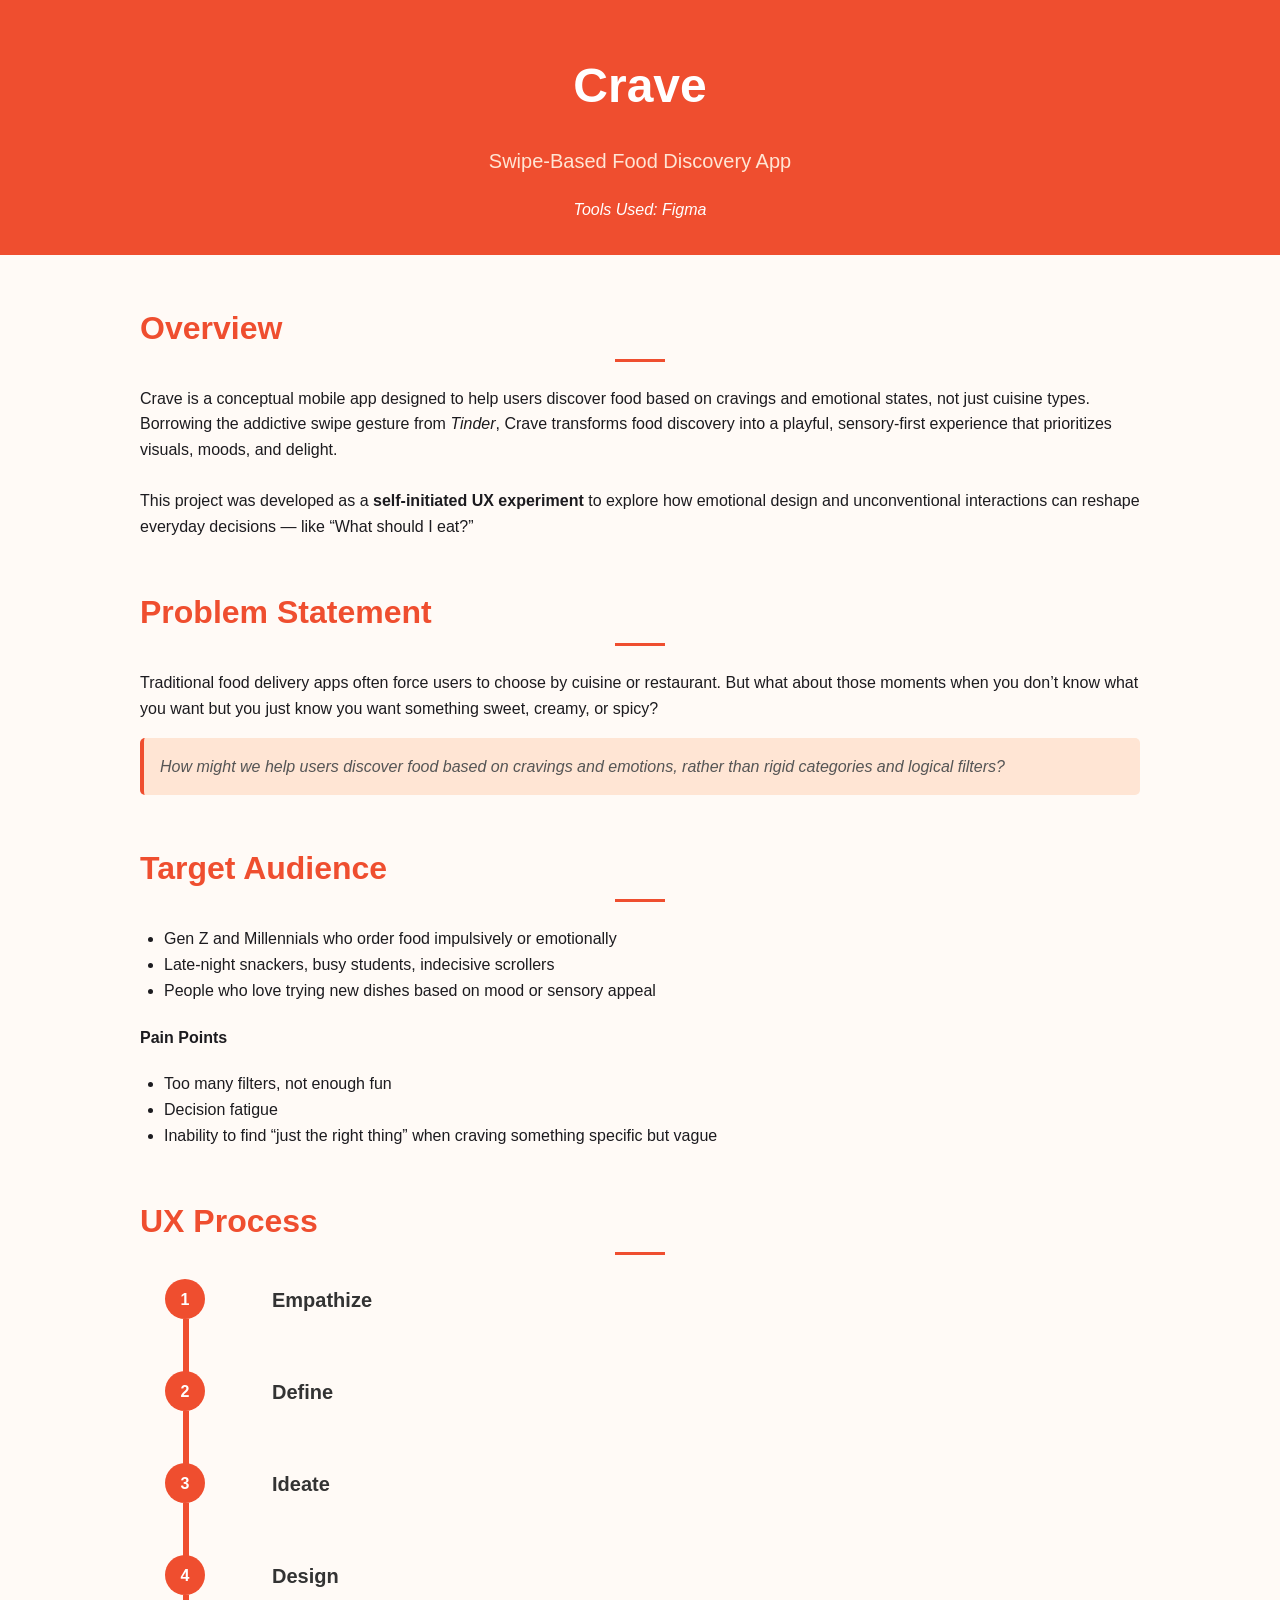
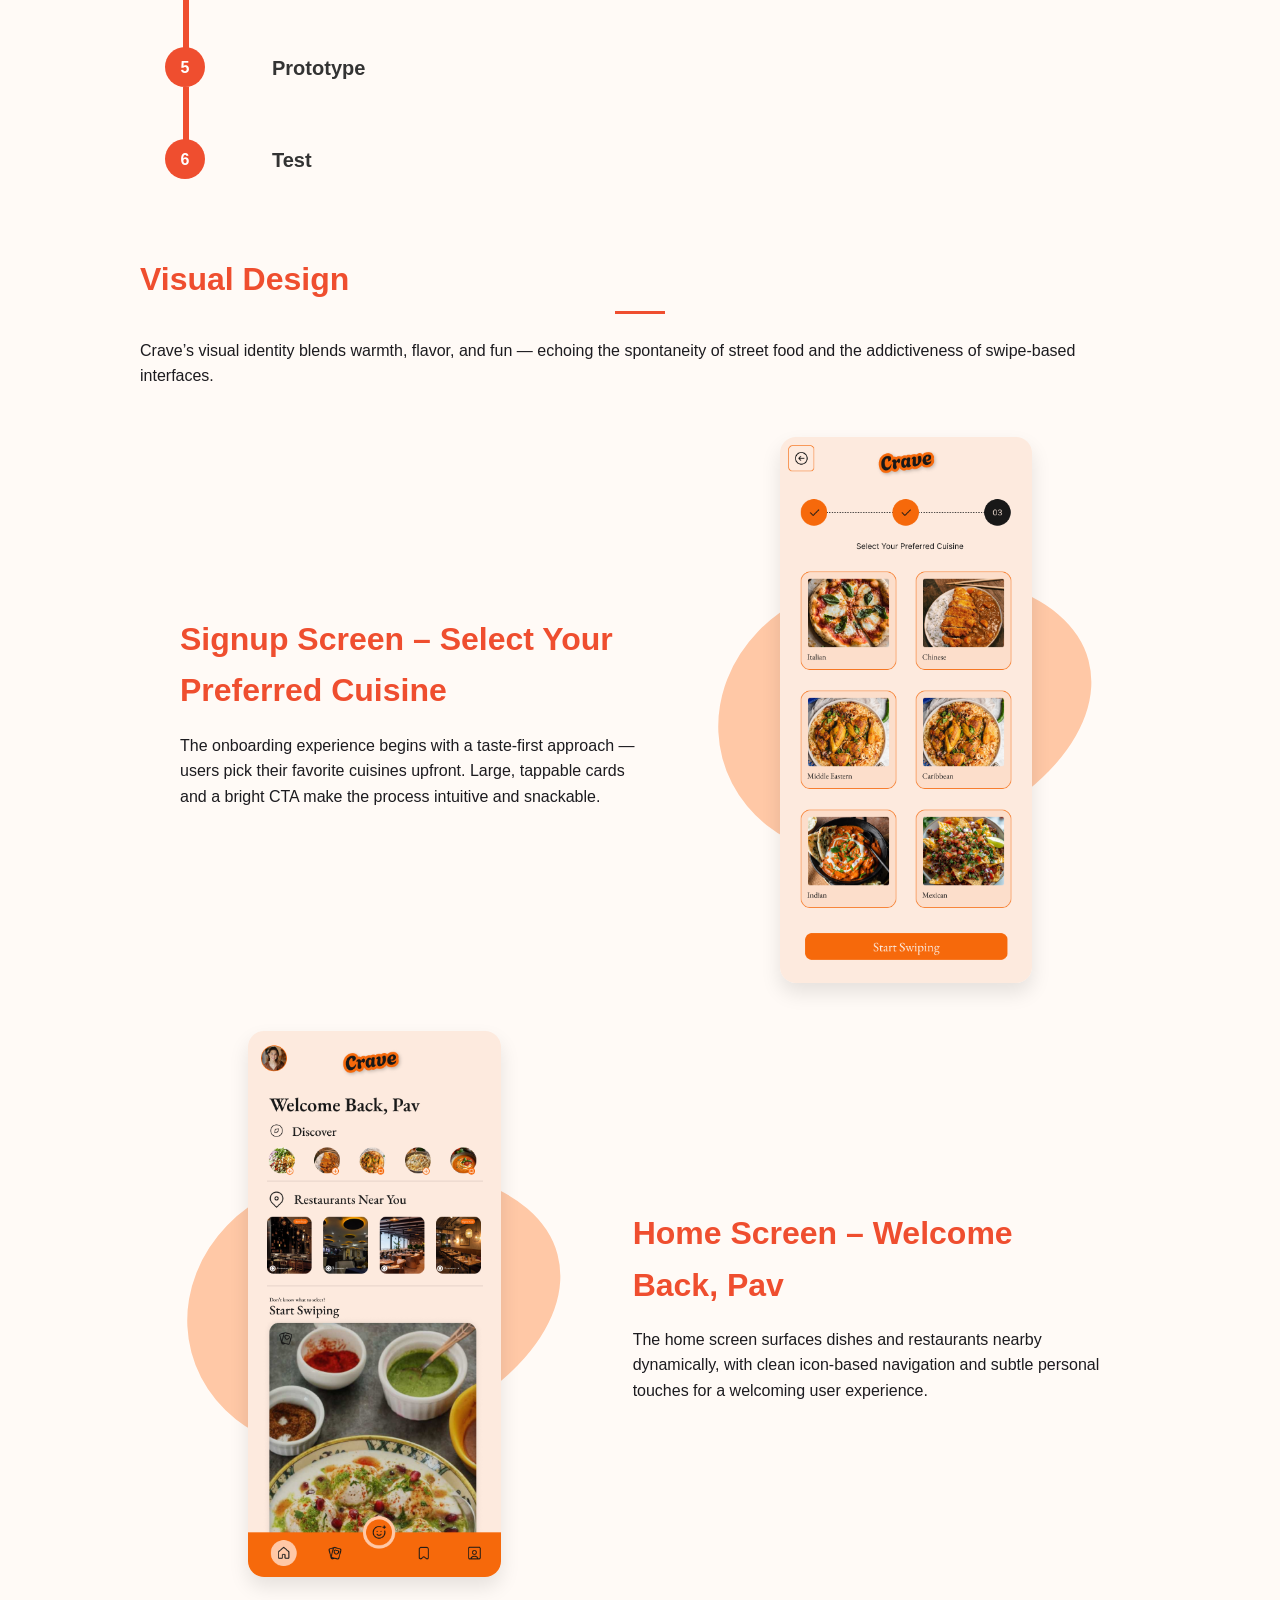
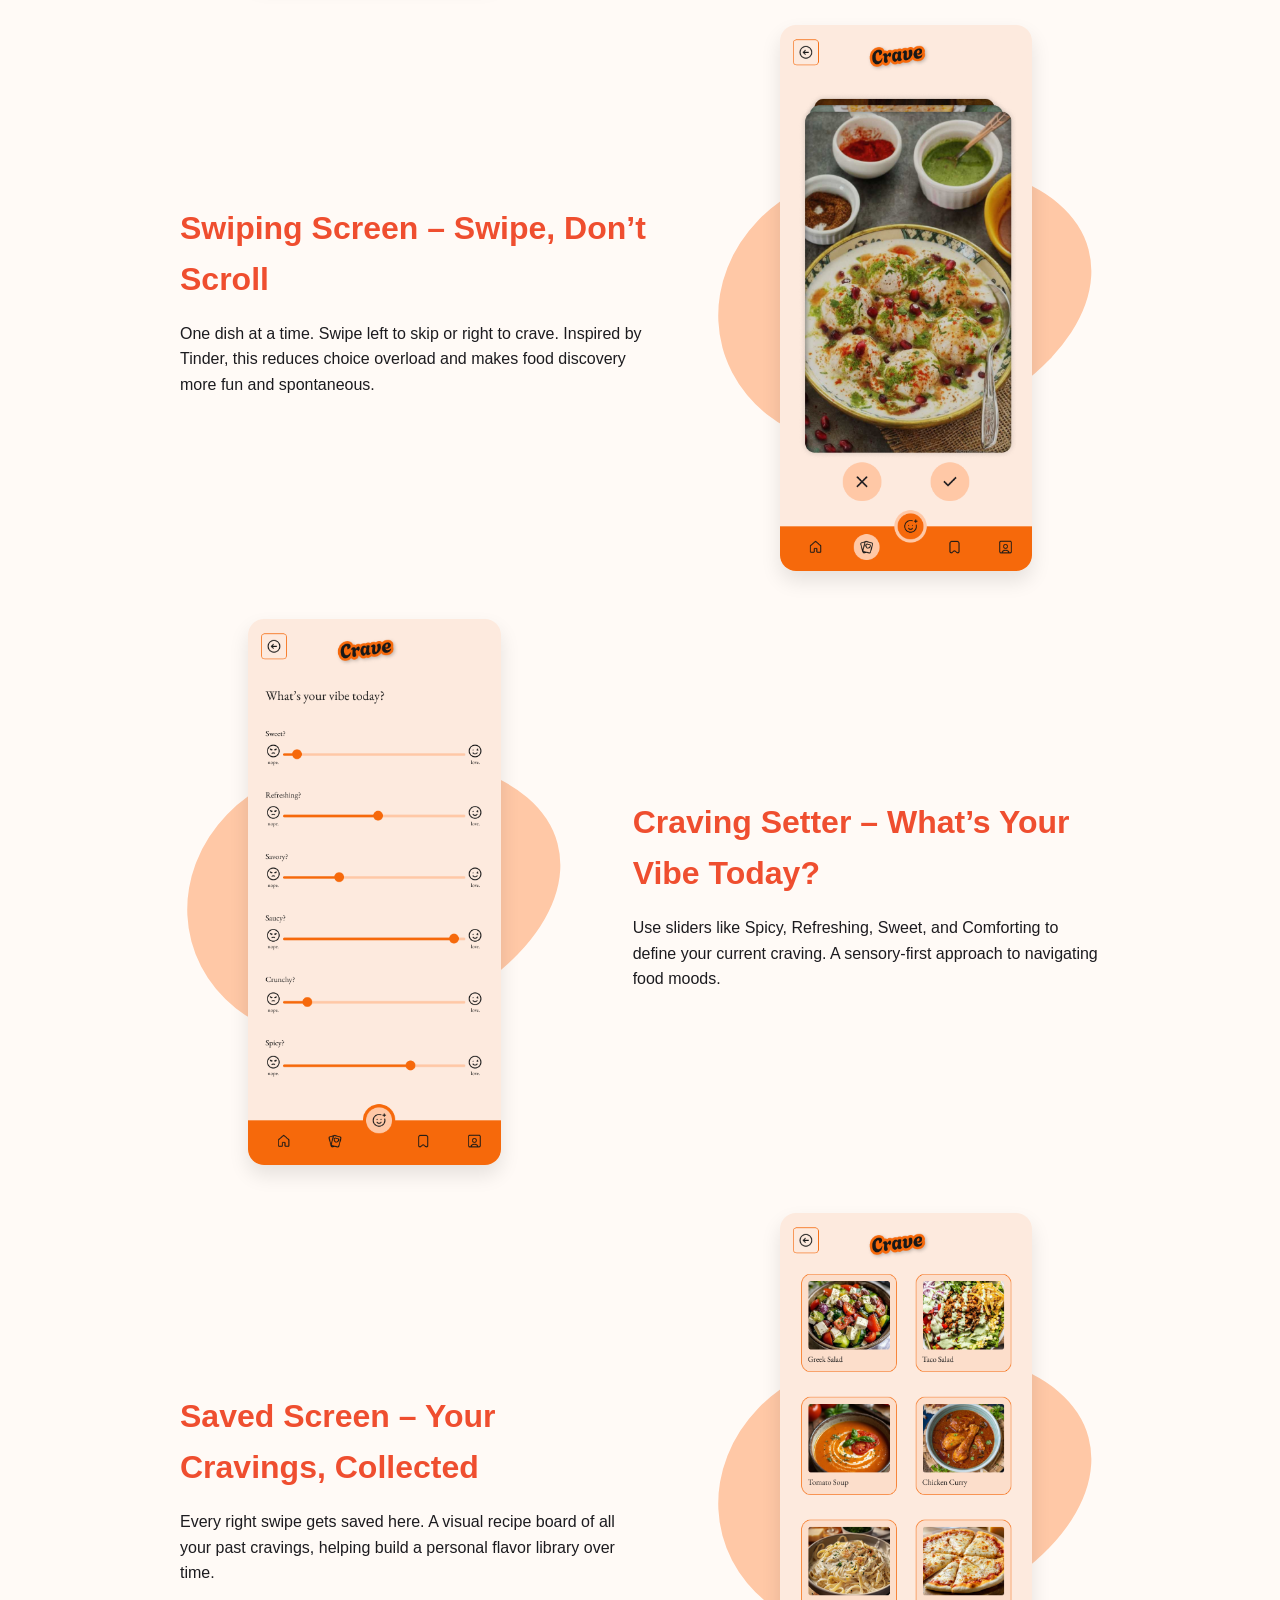
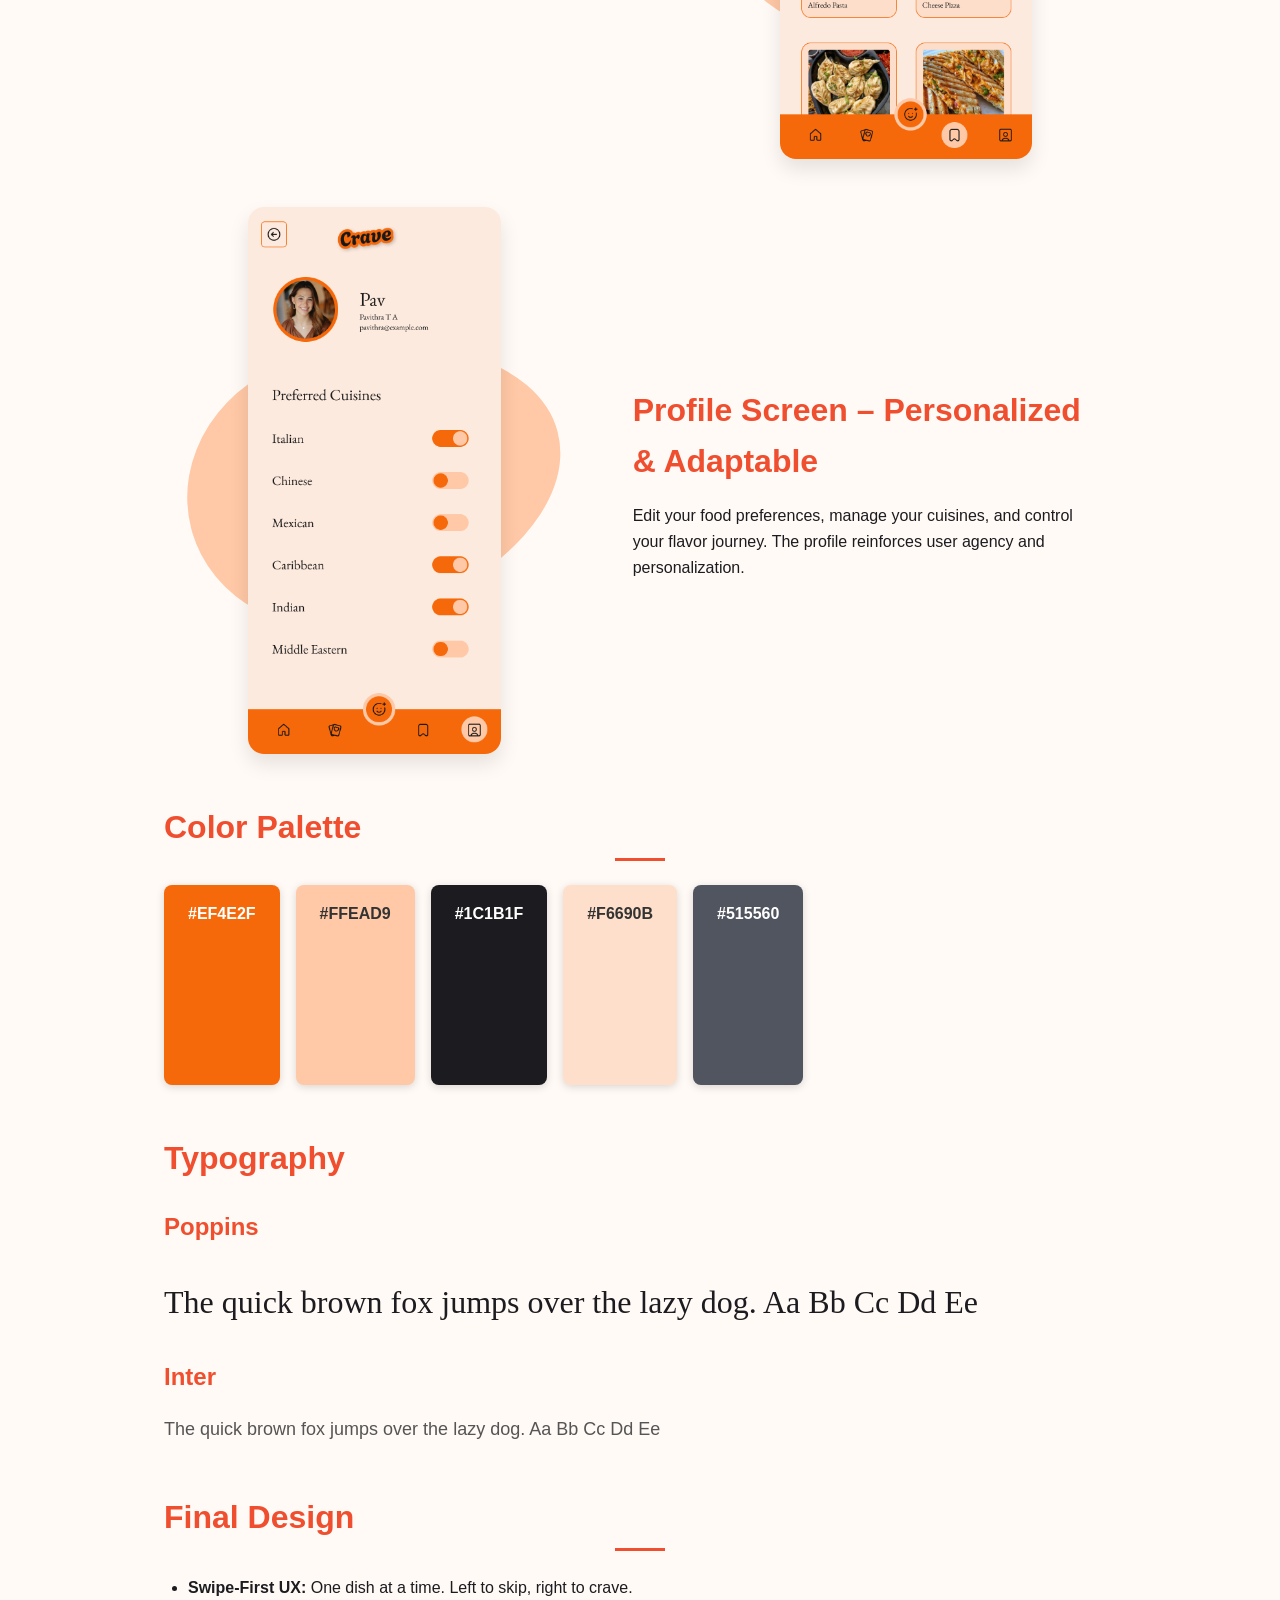
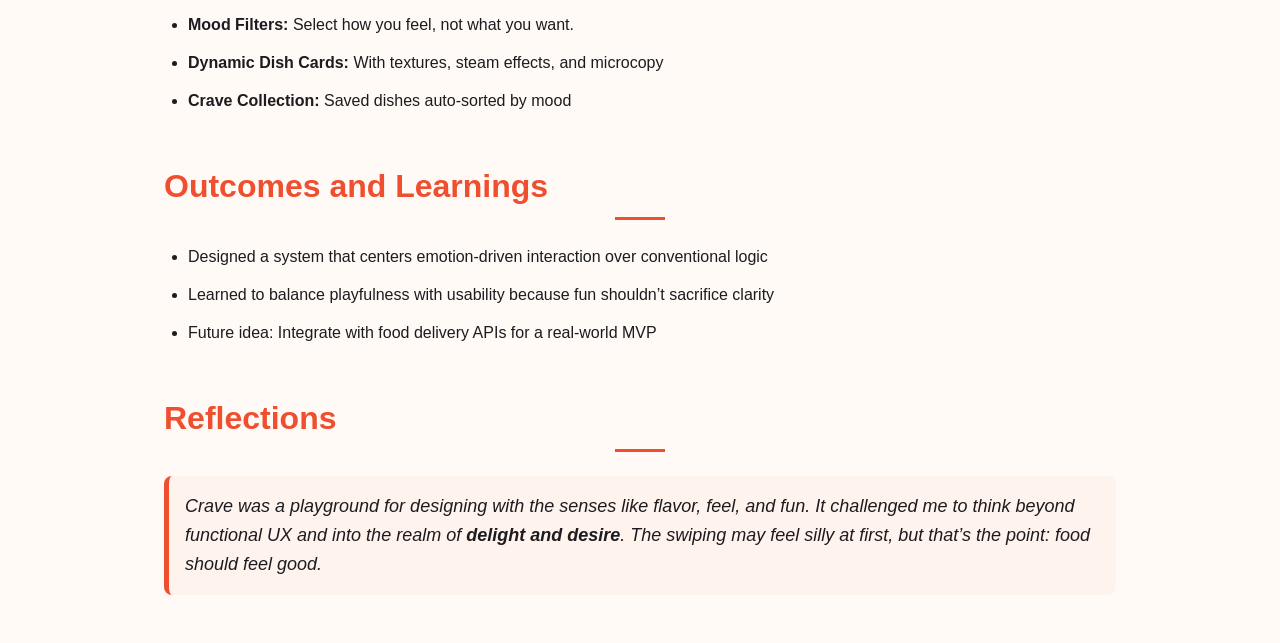
==== crave-app/index.html @ 9bb6c06d "Crave -- Case Study Done" ====
<!--Case Study Website for Crave - Swipe based Food App-->
<!DOCTYPE html>
<html>
    <head>
        <meta charset="UTF-8" />
        <meta name="viewport" content="width=device-width, initial-scale=1.0" />
        <title>Crave | Case Study</title>
        <link rel="stylesheet" href="style.css">
    </head>

    <body>
        <!--Header Section-->
        <header>
            <h1>Crave</h1>
            <p class="subtitle">Swipe-Based Food Discovery App</p>
            <p><em>Tools Used: Figma</em></p>
        </header>

        <!--Overview Section-->
        <section class="overview">
            <h2>Overview</h2>
            <hr>
            <p>
                Crave is a conceptual mobile app designed to help users discover food based on cravings and emotional states, not just cuisine types. 
                Borrowing the addictive swipe gesture from <em>Tinder</em>, Crave transforms food discovery into a playful, sensory-first experience that prioritizes visuals, moods, and delight. <br> <br>
                This project was developed as a <b>self-initiated UX experiment</b> to explore how emotional design and unconventional interactions can reshape everyday decisions — like “What should I eat?”
            </p>
        </section>

        <!--Problem Statement Section-->
        <section class="prob-statement">
            <h2>Problem Statement</h2>
            <hr>
            <p>
                Traditional food delivery apps often force users to choose by cuisine or restaurant. But what about those moments when you don’t know what you want but you just know you want something sweet, creamy, or spicy? 
                <blockquote class="notion-quote">
                    How might we help users discover food based on cravings and emotions, rather than rigid categories and logical filters?
                </blockquote>
            </p>
        </section>

        <!--Target Audience Section-->
        <section class="target-audience">
            <h2>Target Audience</h2>
            <hr>
            <ul>
                <li>Gen Z and Millennials who order food impulsively or emotionally</li>
                <li>Late-night snackers, busy students, indecisive scrollers</li>
                <li>People who love trying new dishes based on mood or sensory appeal</li>
            </ul>

            <h4>Pain Points</h4>
            <ul>
                <li>Too many filters, not enough fun</li>
                <li>Decision fatigue</li>
                <li>Inability to find “just the right thing” when craving something specific but vague</li>
            </ul>
        </section>

        <!--UX Process-->
        <section class="ux-process">
        <h2>UX Process</h2>
        <hr>
        <div class="ux-process-wrapper">
        
            <div class="ux-step">
                <div class="ux-circle">1</div>
                <div class="ux-card">
                    <div class="ux-heading">Empathize</div>
                    <div class="ux-content">
                        <ul>
                            <li>Quick user interviews revealed that most people often “feel like” something sweet, crunchy, warm  rather than having a dish in mind</li>
                            <li>Common emotions tied to food cravings: <em>comfort, boredom, celebration, late-night guilt, or stress</em></li>
                        </ul>
                    </div>
                </div>
            </div>

            <div class="ux-step">
                <div class="ux-circle">2</div>
                <div class="ux-card">
                    <div class="ux-heading">Define</div>
                    <div class="ux-content">
                        <h4>User Goals</h4>
                        <ul>
                            <li>Quick, intuitive food discovery</li>
                            <li>Less cognitive load</li>
                            <li>A fun, visual interaction (something scroll fatigue can’t offer)</li>
                        </ul>
                        <h4>How Might We...</h4>
                        <ul>
                            <li>…match users with dishes that reflect their current craving or mood?</li>
                            <li>…turn food discovery into a game-like experience?</li>
                        </ul>
                    </div>
                </div>
            </div>

            <div class="ux-step">
                <div class="ux-circle">3</div>
                <div class="ux-card">
                    <div class="ux-heading">Ideate</div>
                    <div class="ux-content">
                        <ul>
                            <li>Borrowed swipe UX from Tinder but applied it to dishes</li>
                            <li>Designed filters for “Mood” instead of just meal-type <em>(e.g., Cozy, Energized, Bold, Melty)</em></li>
                            <li>Used sensory triggers (images, textures) instead of just names and descriptions</li>
                        </ul>
                    </div>
                </div>
            </div>

            <div class="ux-step">
                <div class="ux-circle">4</div>
                <div class="ux-card">
                    <div class="ux-heading">Design</div>
                    <div class="ux-content">
                        <ul>
                            <li>Created high-fidelity wireframes in Figma</li>
                            <li>Defined a <b>bright and bold color palette</b> with warm accents and gradient overlays to signal flavor and mood</li>
                            <li>Designed playful dish cards with microcopy like <em>“Feeling Cheesy?”</em>, <em>“Get Saucy”</em>, <em>“Crunch Attack”</em></li>
                        </ul>
                    </div>
                </div>
            </div>

            <div class="ux-step">
                <div class="ux-circle">5</div>
                <div class="ux-card">
                    <div class="ux-heading">Prototype</div>
                    <div class="ux-content">
                        <ul>
                            <li>Figma Smart Animate used to create seamless card transitions</li>
                            <li>Mood filter transitions animated with blur and softness for emotional impact</li>
                        </ul>
                    </div>
                </div>
            </div>

            <div class="ux-step">
                <div class="ux-circle">6</div>
                <div class="ux-card">
                    <div class="ux-heading">Test</div>
                    <div class="ux-content">
                        <ul>
                            <li>Usability tests with 5 users (ages 19–26)</li>
                            <li>Feedback: “Super fun”, “love the vibe”, “makes me hungry lol”, “could get addictive”</li>
                            <li>Iterated swipe delay timing and added "undo" for accidental skips</li>
                        </ul>
                    </div>
                </div>
            </div>
        </div>
        </section>

        <!--Visual Design-->
        <section class="visual-design">
            <h2>Visual Design</h2>
            <hr>
            <p>Crave’s visual identity blends warmth, flavor, and fun — echoing the spontaneity of street food and the addictiveness of swipe-based interfaces.</p>
            <section class="section">
                <div class="image">
                    <img src="source/signup-screen.png" alt="Signup Screen">
                </div>
                <div class="text">
                    <h2>Signup Screen – Select Your Preferred Cuisine</h2>
                    <p>The onboarding experience begins with a taste-first approach — users pick their favorite cuisines upfront. Large, tappable cards and a bright CTA make the process intuitive and snackable.</p>
                </div>
            </section>

            <section class="section">
                <div class="image">
                    <img src="source/home-screen.png" alt="Home Screen">
                </div>
                <div class="text">
                    <h2>Home Screen – Welcome Back, Pav</h2>
                    <p>The home screen surfaces dishes and restaurants nearby dynamically, with clean icon-based navigation and subtle personal touches for a welcoming user experience.</p>
                </div>
            </section>

            <section class="section">
                <div class="image">
                    <img src="source/swipe-screen.png" alt="Swiping Screen">
                </div>
                <div class="text">
                    <h2>Swiping Screen – Swipe, Don’t Scroll</h2>
                    <p>One dish at a time. Swipe left to skip or right to crave. Inspired by Tinder, this reduces choice overload and makes food discovery more fun and spontaneous.</p>
                </div>
            </section>

            <section class="section">
                <div class="image">
                    <img src="source/craving-setter.png" alt="Craving Setter">
                </div>
                <div class="text">
                    <h2>Craving Setter – What’s Your Vibe Today?</h2>
                    <p>Use sliders like Spicy, Refreshing, Sweet, and Comforting to define your current craving. A sensory-first approach to navigating food moods.</p>
                </div>
            </section>

            <section class="section">
                <div class="image">
                    <img src="source/saved-screen.png" alt="Saved Screen">
                </div>
                <div class="text">
                    <h2>Saved Screen – Your Cravings, Collected</h2>
                    <p>Every right swipe gets saved here. A visual recipe board of all your past cravings, helping build a personal flavor library over time.</p>
                </div>
            </section>

            <section class="section">
                <div class="image">
                    <img src="source/profile-screen.png" alt="Profile Screen">
                </div>
                <div class="text">
                    <h2>Profile Screen – Personalized & Adaptable</h2>
                    <p>Edit your food preferences, manage your cuisines, and control your flavor journey. The profile reinforces user agency and personalization.</p>
                </div>
            </section>

            <section class="palette">
                <h2>Color Palette</h2>
                <hr>
                <div class="color-swatches">
                <div class="swatch" style="background: #F6690B">#EF4E2F</div>
                <div class="swatch" style="background: #FFC8A6; color:#333">#FFEAD9</div>
                <div class="swatch" style="background: #1C1B1F">#1C1B1F</div>
                <div class="swatch" style="background: #f6690b2f; color:#333">#F6690B</div>
                <div class="swatch" style="background: #515560;">#515560</div>
            </section>

            <section class="typography">
                <h2>Typography</h2>
                <div class="font-sample">
                    <h3>Poppins</h3>
                    <p class="poppins">The quick brown fox jumps over the lazy dog. Aa Bb Cc Dd Ee</p>
                </div>
                <div class="font-sample">
                    <h3>Inter</h3>
                    <p class="inter">The quick brown fox jumps over the lazy dog. Aa Bb Cc Dd Ee</p>
                </div>
            </section>

        <!--Final Design-->
        <section class="final-design">
            <h2>Final Design</h2>
            <hr>
            <ul>
                <li><b>Swipe-First UX:</b> One dish at a time. Left to skip, right to crave.</li>
                <li><b>Mood Filters:</b>  Select how you feel, not what you want.</li>
                <li><b>Dynamic Dish Cards:</b> With textures, steam effects, and microcopy</li>
                <li><b>Crave Collection:</b> Saved dishes auto-sorted by mood</li>
            </ul>
        </section>

        <!--Outcomes and Learnings-->
        <section class="outcomes">
            <h2>Outcomes and Learnings</h2>
            <hr>
            <ul>
                <li>Designed a system that centers emotion-driven interaction over conventional logic</li>
                <li>Learned to balance playfulness with usability because fun shouldn’t sacrifice clarity</li>
                <li>Future idea: Integrate with food delivery APIs for a real-world MVP</li>
            </ul>
        </section>

        <!--Reflections-->
        <section class="reflections">
            <h2>Reflections</h2>
            <hr>
            <p>Crave was a playground for designing with the senses like flavor, feel, and fun. It challenged me to think beyond functional UX and into the realm of <b>delight and desire</b>. The swiping may feel silly at first, but that’s the point: food should feel <em>good.</em></p>
        </section>
    </body>
</html>
---- crave-app/style.css ----
:root {
  --primary-color: #EF4E2F;
  --light-orange: #FFC8A6;
  --bg-color: #fffaf6;
  --text-color: #1C1B1F;
  --muted-text: #555;
  --highlight-bg: #fff4ed;
  --highlight-border: #ffe5d4;
  --swatch-shadow: rgba(0, 0, 0, 0.15);
  --card-shadow: rgba(0, 0, 0, 0.1);
}

body {
  font-family: 'Poppins', sans-serif;
  margin: 0;
  padding: 0;
  line-height: 1.6;
  background: var(--bg-color);
  color: var(--text-color);
}

header {
  text-align: center;
  padding: 16px;
  background: var(--primary-color);
  color: #fff;
}

header h1 {
  font-size: 48px;
  margin-bottom: 8px;
}

header .subtitle {
  font-size: 20px;
  font-weight: 300;
  color: var(--highlight-border);
}

section {
  max-width: 1000px;
  margin: 48px auto;
  padding: 0 24px;
}

section h2 {
  font-size: 32px;
  color: var(--primary-color);
  margin-bottom: 5px;
  margin-top: 20px;
}

section h3 {
  font-size: 24px;
  color: var(--primary-color);
  margin-bottom: 8px;
}

hr {
  border: none;
  height: 3px;
  background: var(--primary-color);
  width: 50px;
  margin-bottom: 24px;
  margin-top: 0px;
}

blockquote.notion-quote {
  font-style: italic;
  color: var(--muted-text);
  border-left: 4px solid var(--primary-color);
  padding: 16px;
  margin: 16px 0;
  background-color: var(--highlight-border);
  border-radius: 5px;
}

ul {
  padding-left: 24px;
  list-style-type: disc;
}

.process {
  margin-bottom: 32px;
}

/* Visual Design Section Layout */
.visual-design .section {
  display: flex;
  align-items: center;
  justify-content: space-between;
  margin-bottom: 48px;
  gap: 32px;
  flex-wrap: nowrap;
}

.visual-design .section:nth-child(even) {
  flex-direction: row-reverse;
}

.visual-design .image {
  flex: 1 1 45%;
  position: relative;
  display: flex;
  justify-content: center;
  align-items: center;
}

.visual-design .image::before {
  content: '';
  position: absolute;
  width: 90%;
  height: 50%;
  background: var(--light-orange);
  border-radius: 40% 60% 60% 40% / 50% 50% 50% 50%;
  z-index: 0;
  transform: rotate(-15deg);
}

.visual-design .image img {
  width: 60%;
  border-radius: 16px;
  box-shadow: 0 10px 20px var(--card-shadow);
  position: relative;
  z-index: 1;
}

.visual-design .text {
  flex: 1 1 50%;
  padding: 16px;
}

.palette .color-swatches {
  display: flex;
  flex-wrap: wrap;
  gap: 16px;
  margin-top: 16px;
  min-height: 200px;
}

.swatch {
  padding: 16px 24px;
  border-radius: 8px;
  color: #fff;
  font-weight: bold;
  box-shadow: 0 2px 8px var(--swatch-shadow);
}

/* Typography Section */
.typography p {
  margin-bottom: 12px;
}

/* Final Design, Outcomes, Reflections */
.final-design ul,
.outcomes ul {
  padding-left: 24px;
}

.final-design li,
.outcomes li {
  margin-bottom: 12px;
}

.reflections p {
  font-size: 18px;
  font-style: italic;
  padding: 16px;
  background: var(--highlight-bg);
  border-left: 5px solid var(--primary-color);
  border-radius: 8px;
}

/* UX Process Timeline */
.ux-step {
  display: flex;
  flex-direction: column;
  position: relative;
  margin-left: 70px;
  padding-left: 22px;
  margin-bottom: 25px;
  transition: all 600ms ease-in-out;
}

.ux-step::before {
  content: "";
  position: absolute;
  left: -27px;
  top: 40px;
  width: 6px;
  height: 100%;
  background-color: var(--primary-color);
  z-index: 0;
}

.ux-step:last-child::before {
  display: none;
}

.ux-circle {
  position: absolute;
  left: -45px;
  top: 0;
  width: 40px;
  height: 40px;
  border-radius: 50%;
  background: var(--primary-color);
  color: #fff;
  display: flex;
  align-items: center;
  justify-content: center;
  font-weight: bold;
  z-index: 1;
}

.ux-card {
  margin-left: 10px;
  padding: 20px;
  padding-top: 5px;
  border-radius: 10px;
  transition: all 600ms ease;
  overflow: hidden;
}

.ux-heading {
  font-size: 20px;
  font-weight: 600;
  margin-left: 10px;
  color: #333;
  display: inline-block;
  position: relative;
  cursor: pointer;
}

.ux-content {
  margin-top: 10px;
  padding: 0 20px;
  border-radius: 10px;
  max-height: 0;
  overflow: hidden;
  transition: max-height 1000ms ease, opacity 500ms ease-in-out;
  opacity: 0;
}

.ux-card:hover {
  background-color: #fff;
  box-shadow: 0 4px 8px var(--card-shadow);
  padding: 20px;
}

.ux-card:hover .ux-content {
  max-height: 500px;
  opacity: 1;
}

.ux-card:hover .ux-heading {
  color: var(--primary-color);
}

.poppins {
  font-family: 'Poppins', serif;
  font-size: 32px;
  line-height: 1.5;
  margin-bottom: 16px;
}

.inter {
  font-family: 'Inter', sans-serif;
  font-size: 18px;
  color: var(--muted-text);
  margin-bottom: 32px;
}

.font-sample {
  margin-bottom: 32px;
}


/* Responsive */
@media (max-width: 768px) {
  .visual-design .section,
  .visual-design .section:nth-child(even) {
    flex-direction: column;
  }

  header h1 {
    font-size: 40px;
  }

  section h2 {
    font-size: 28px;
  }

  .visual-design .image img {
    width: 100%;
  }
}
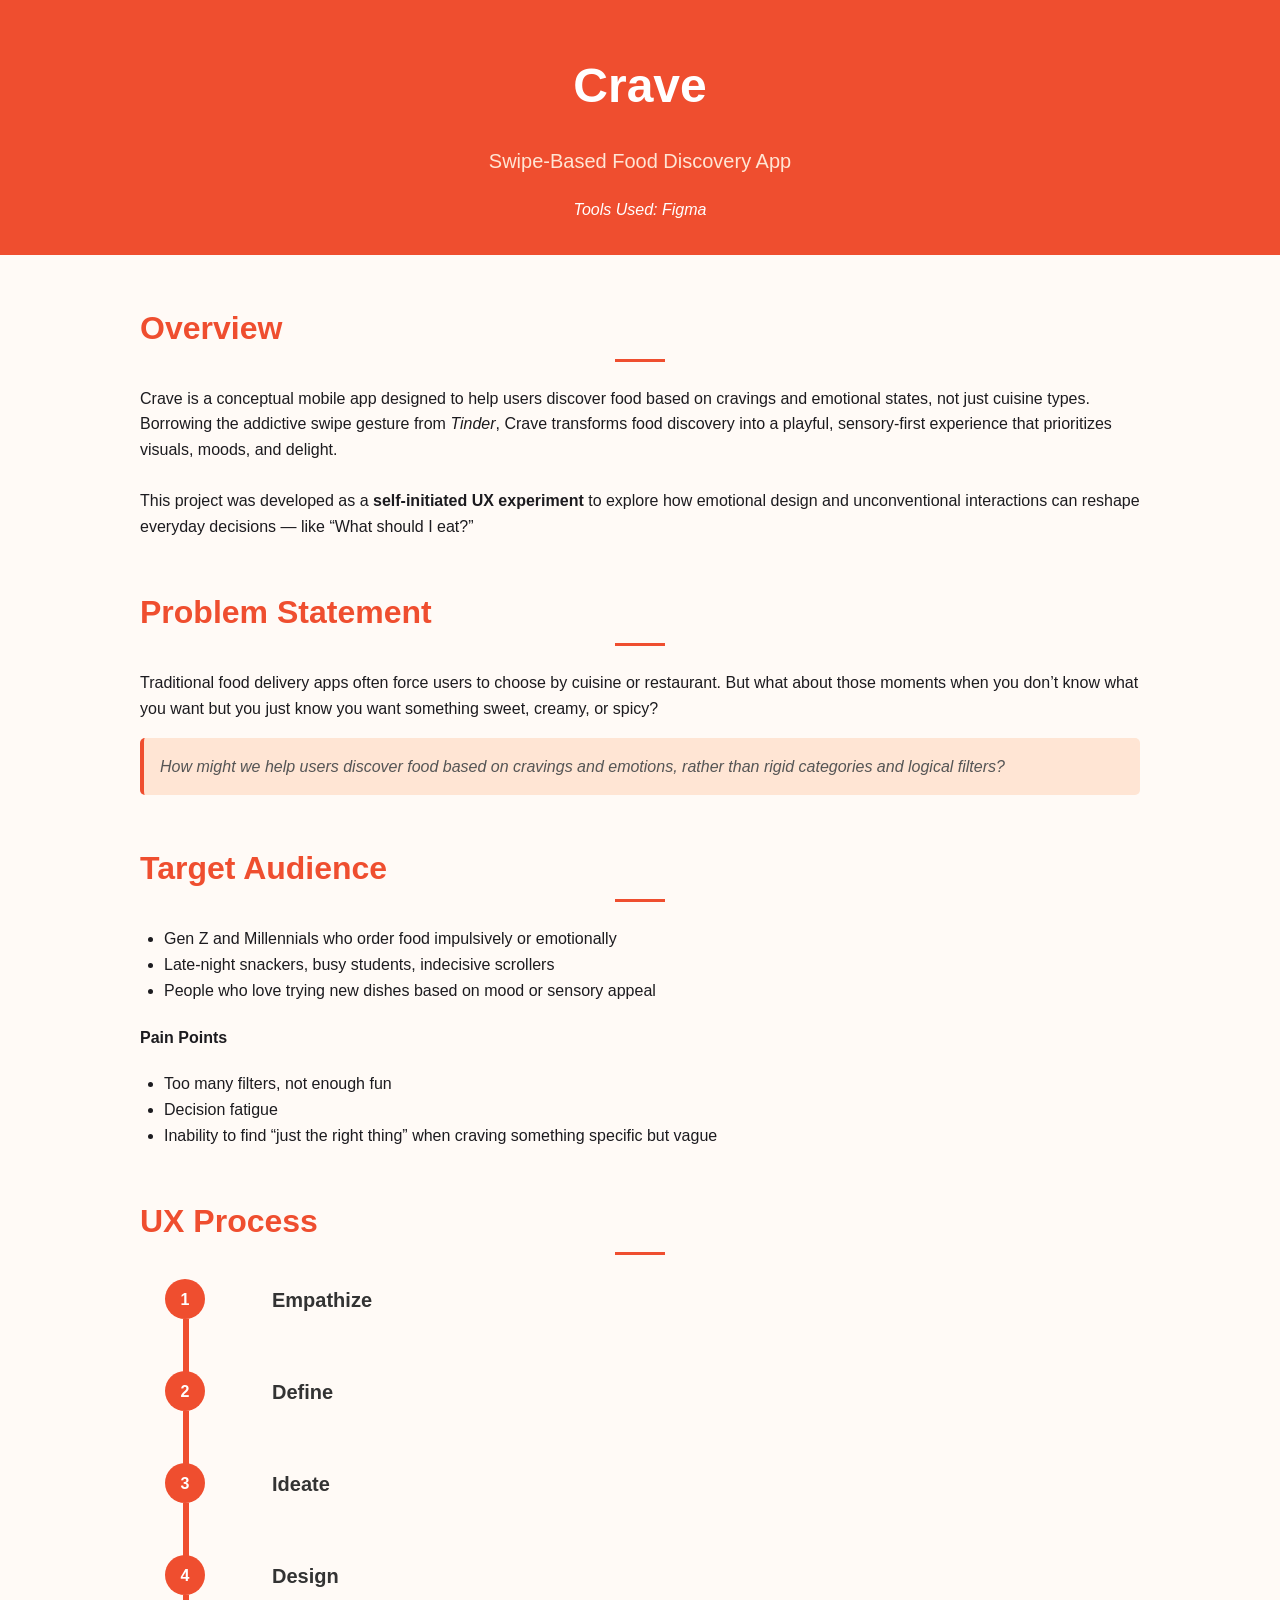
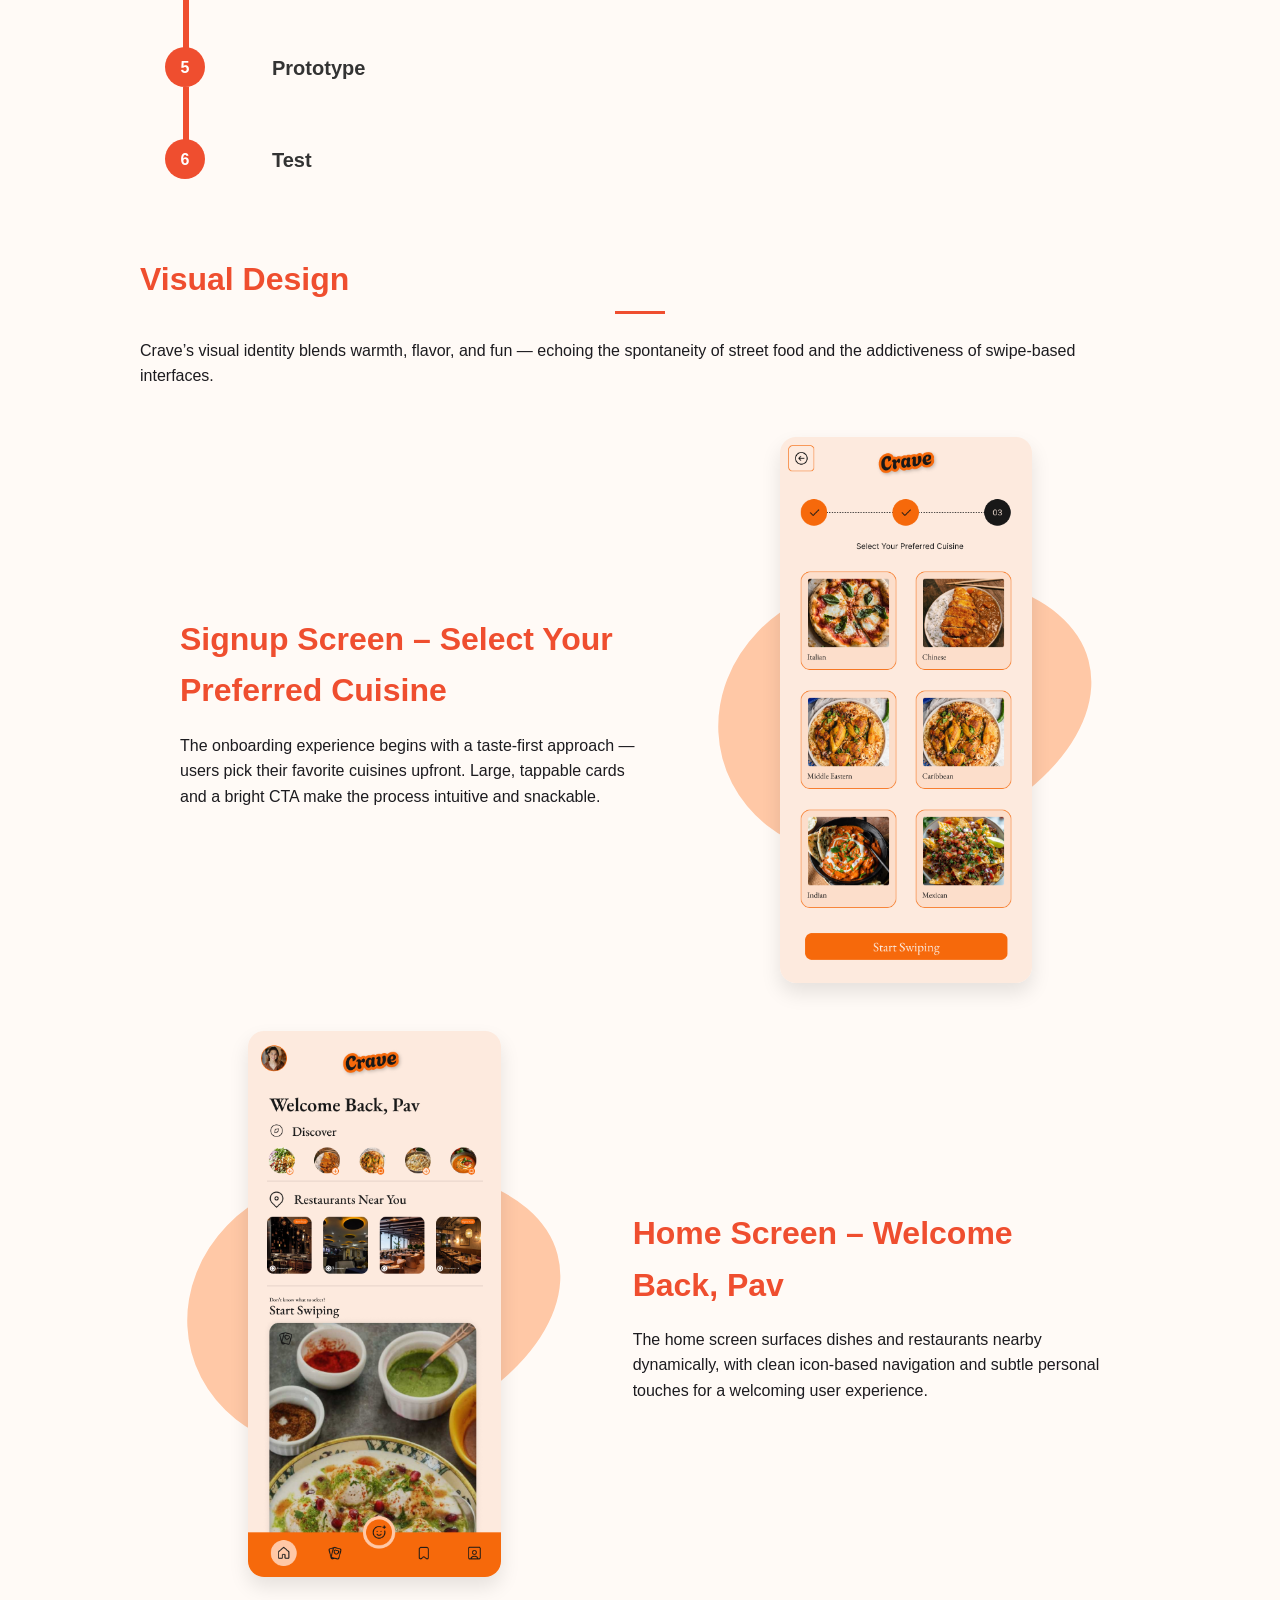
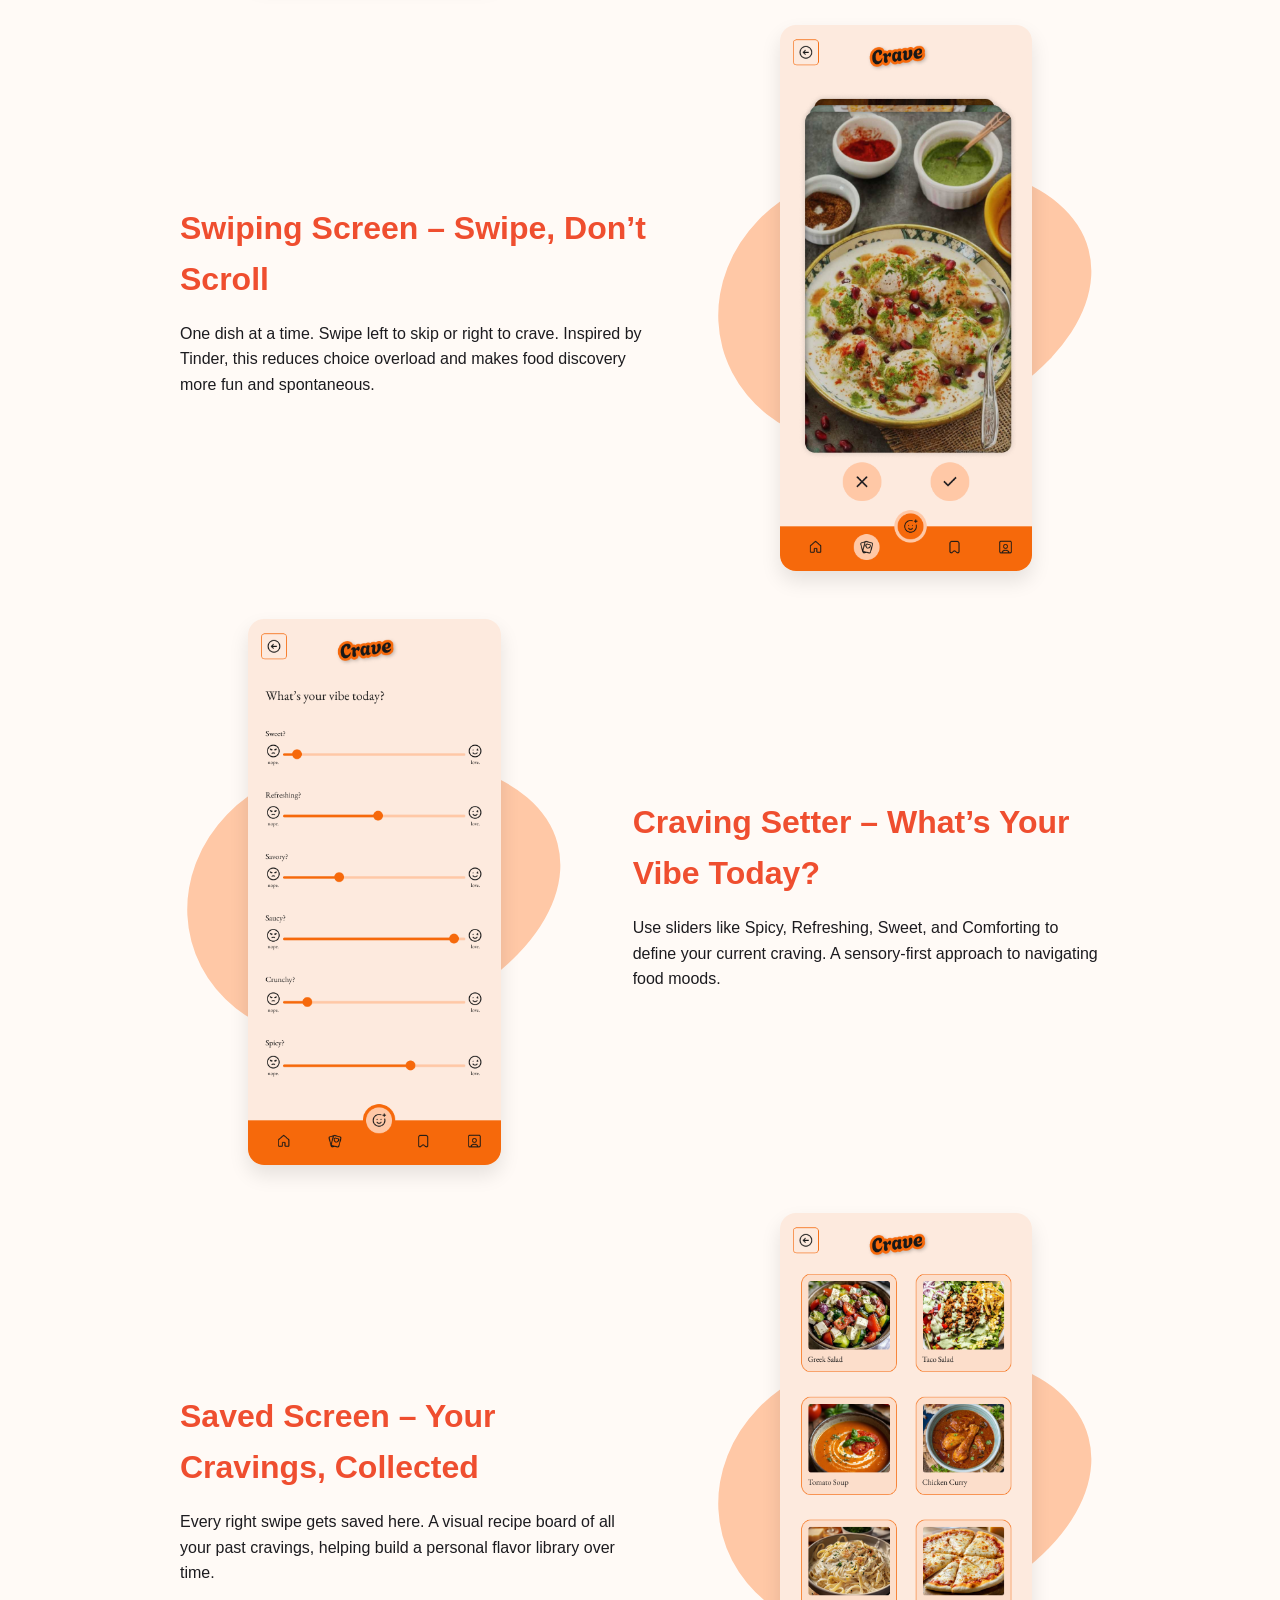
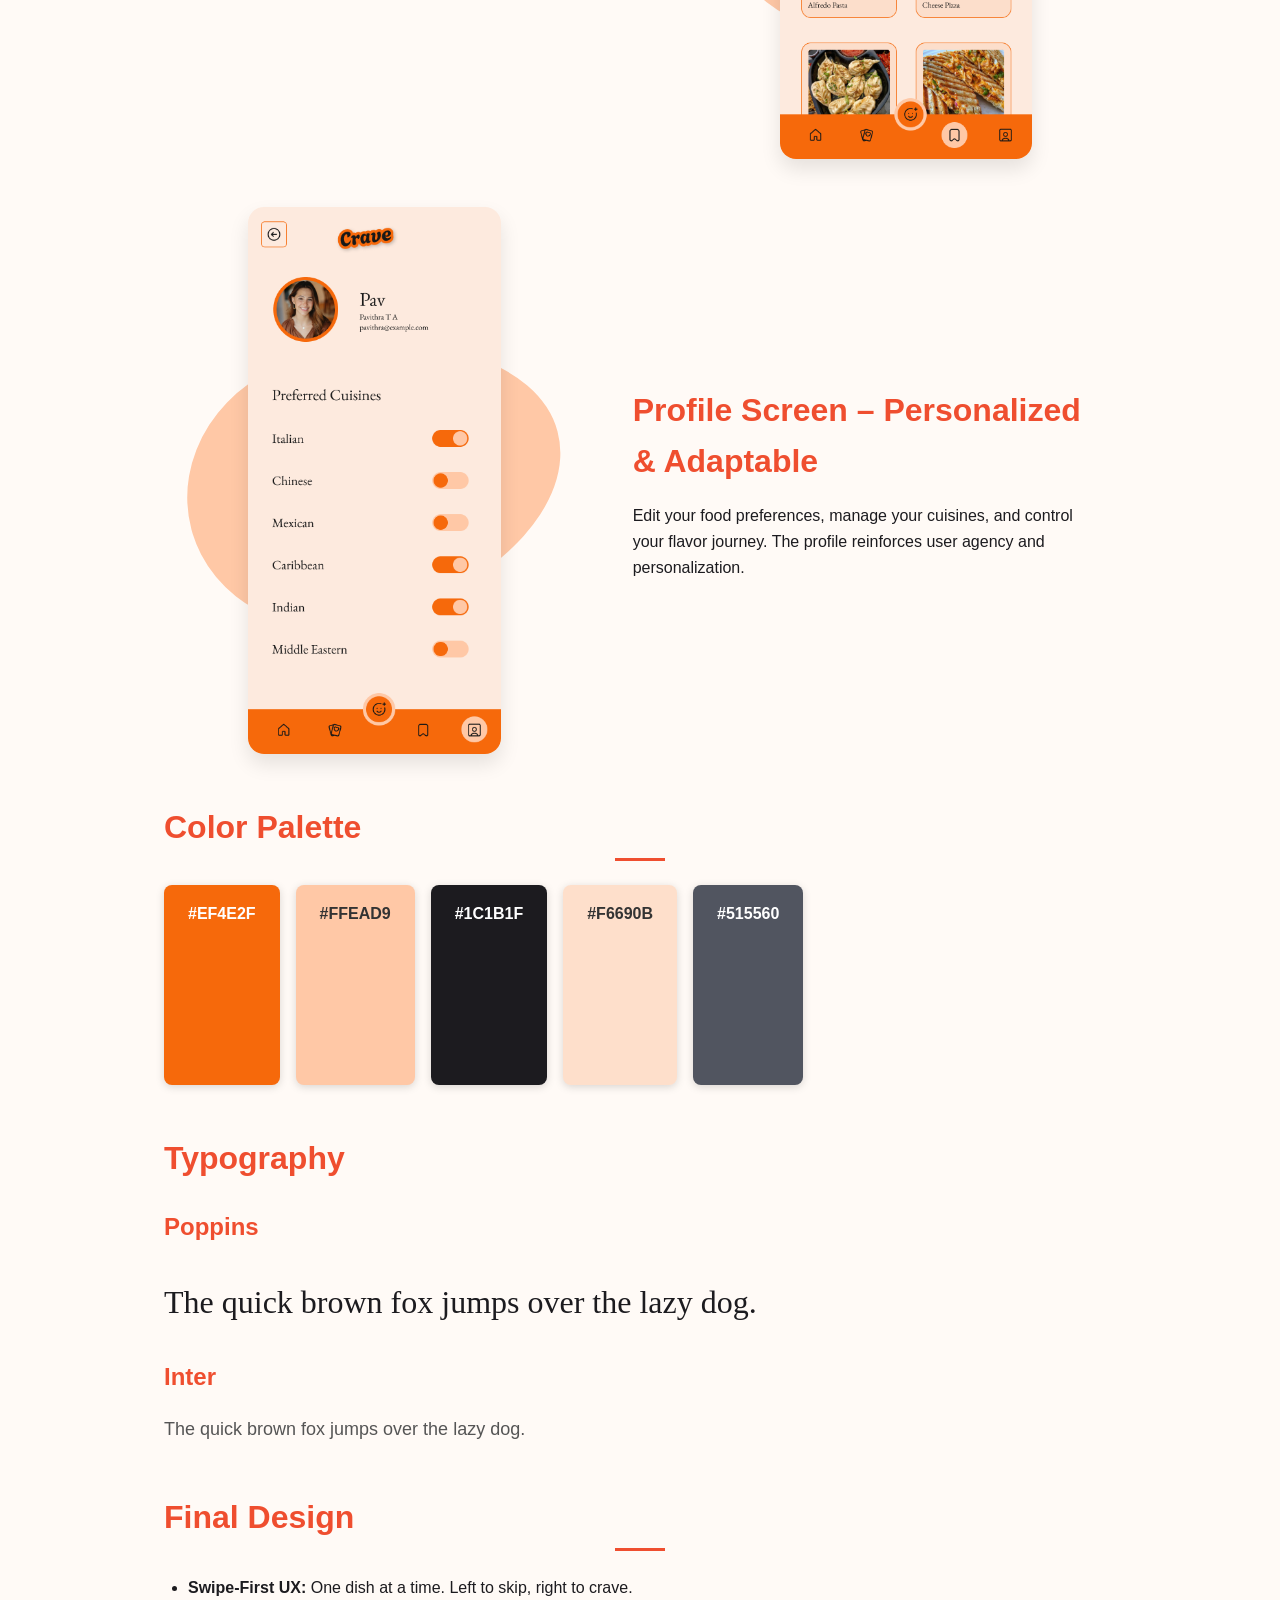
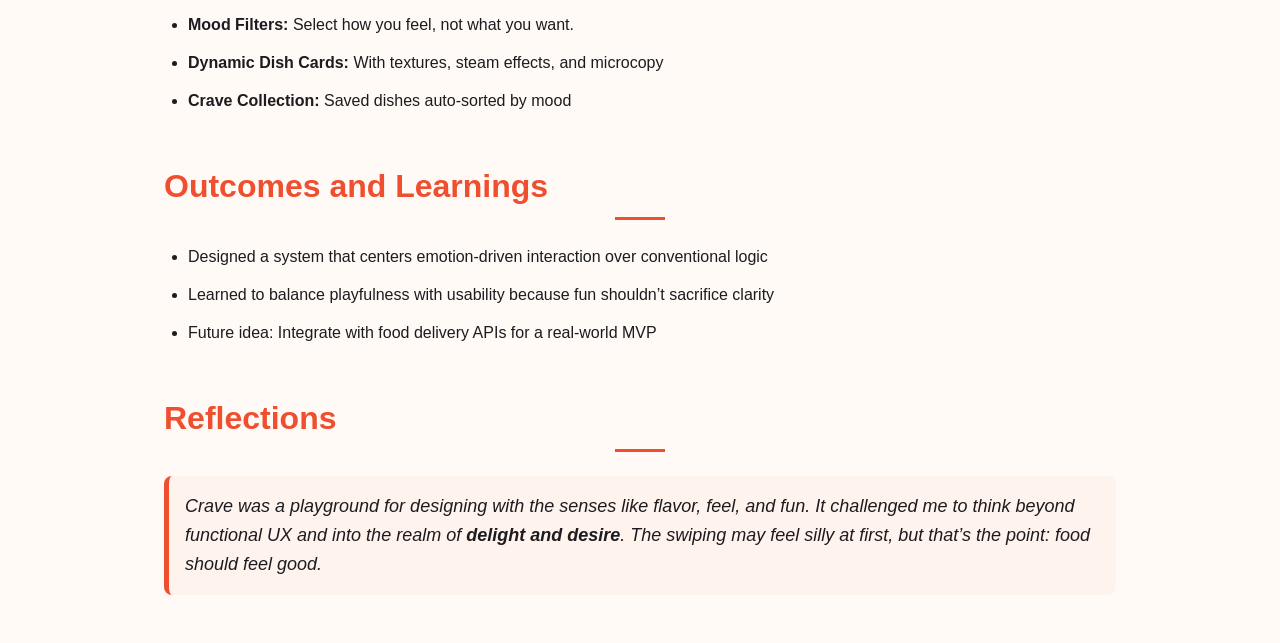
==== commit 4e286969: "Update index.html" ====
--- a/crave-app/index.html
+++ b/crave-app/index.html
@@ -233,11 +233,11 @@
                 <h2>Typography</h2>
                 <div class="font-sample">
                     <h3>Poppins</h3>
-                    <p class="poppins">The quick brown fox jumps over the lazy dog. Aa Bb Cc Dd Ee</p>
+                    <p class="poppins">The quick brown fox jumps over the lazy dog.</p>
                 </div>
                 <div class="font-sample">
                     <h3>Inter</h3>
-                    <p class="inter">The quick brown fox jumps over the lazy dog. Aa Bb Cc Dd Ee</p>
+                    <p class="inter">The quick brown fox jumps over the lazy dog.</p>
                 </div>
             </section>
 
@@ -271,4 +271,4 @@
             <p>Crave was a playground for designing with the senses like flavor, feel, and fun. It challenged me to think beyond functional UX and into the realm of <b>delight and desire</b>. The swiping may feel silly at first, but that’s the point: food should feel <em>good.</em></p>
         </section>
     </body>
-</html>+</html>
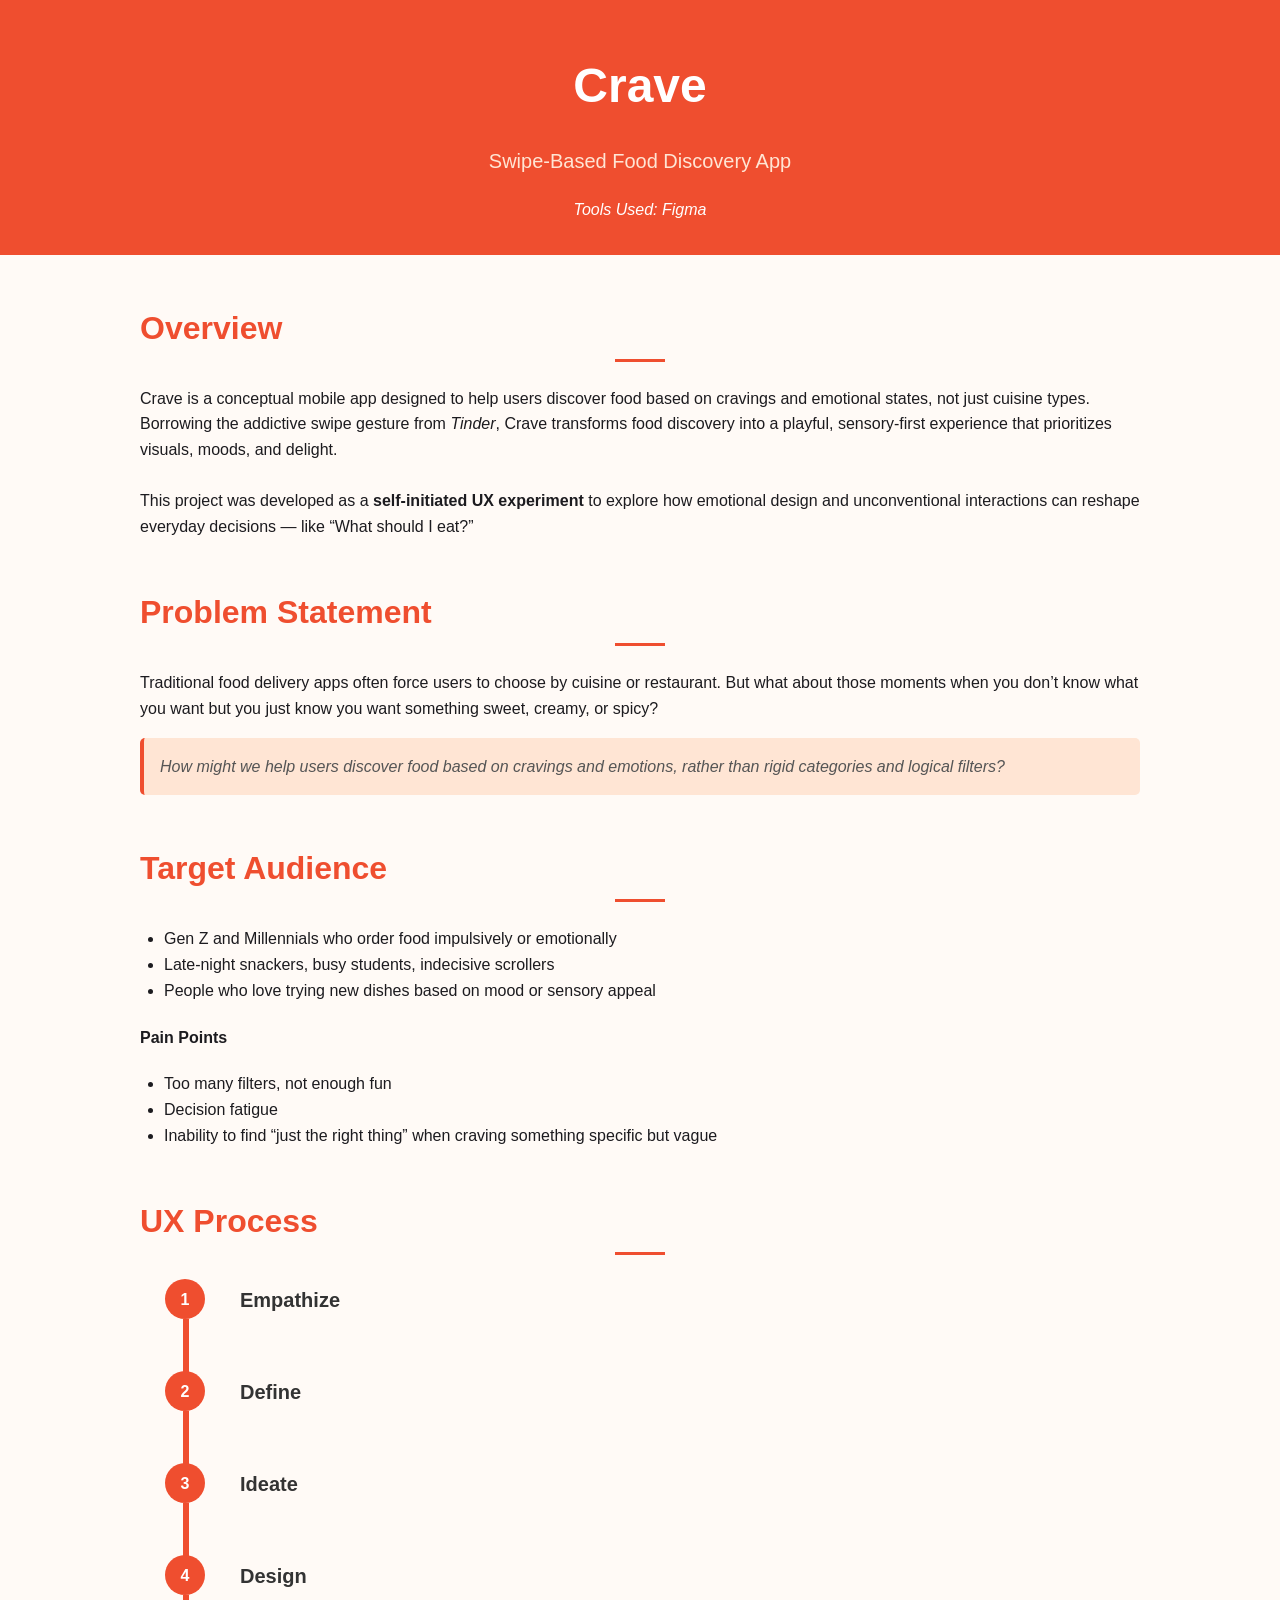
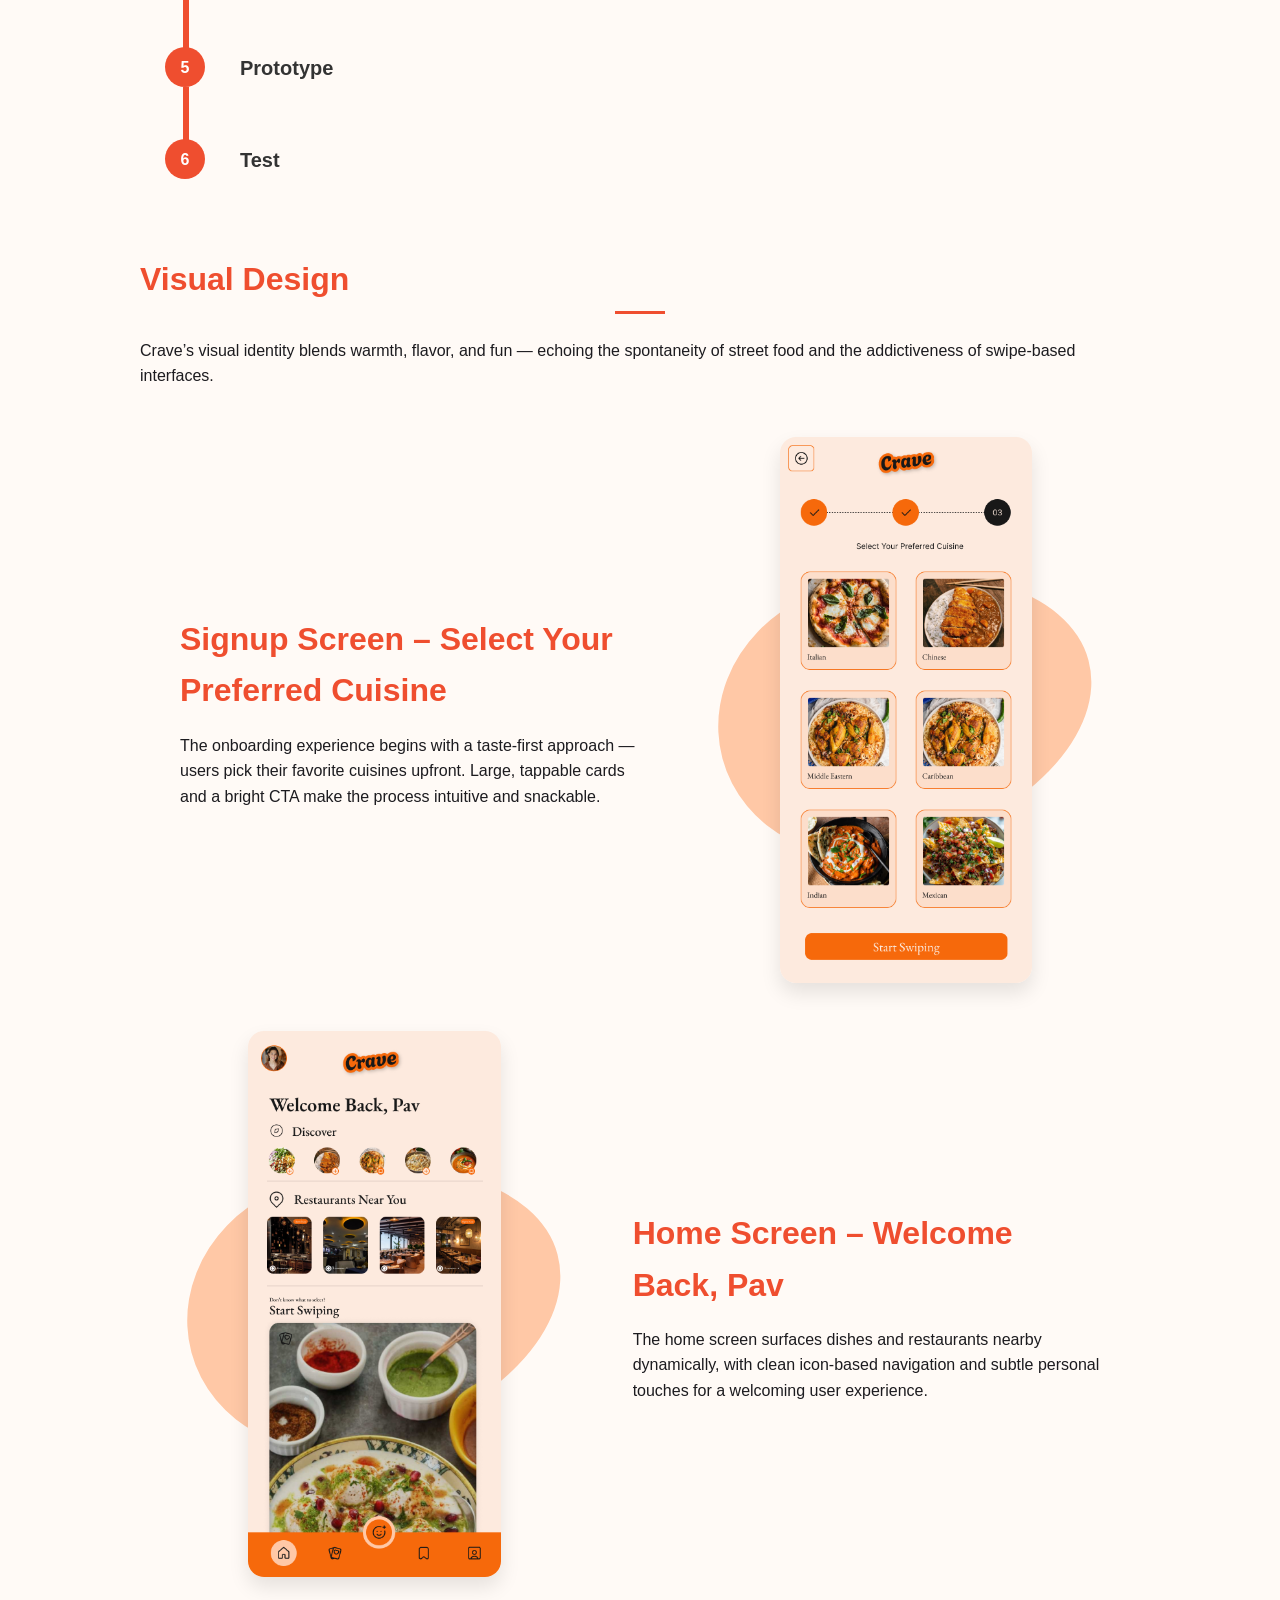
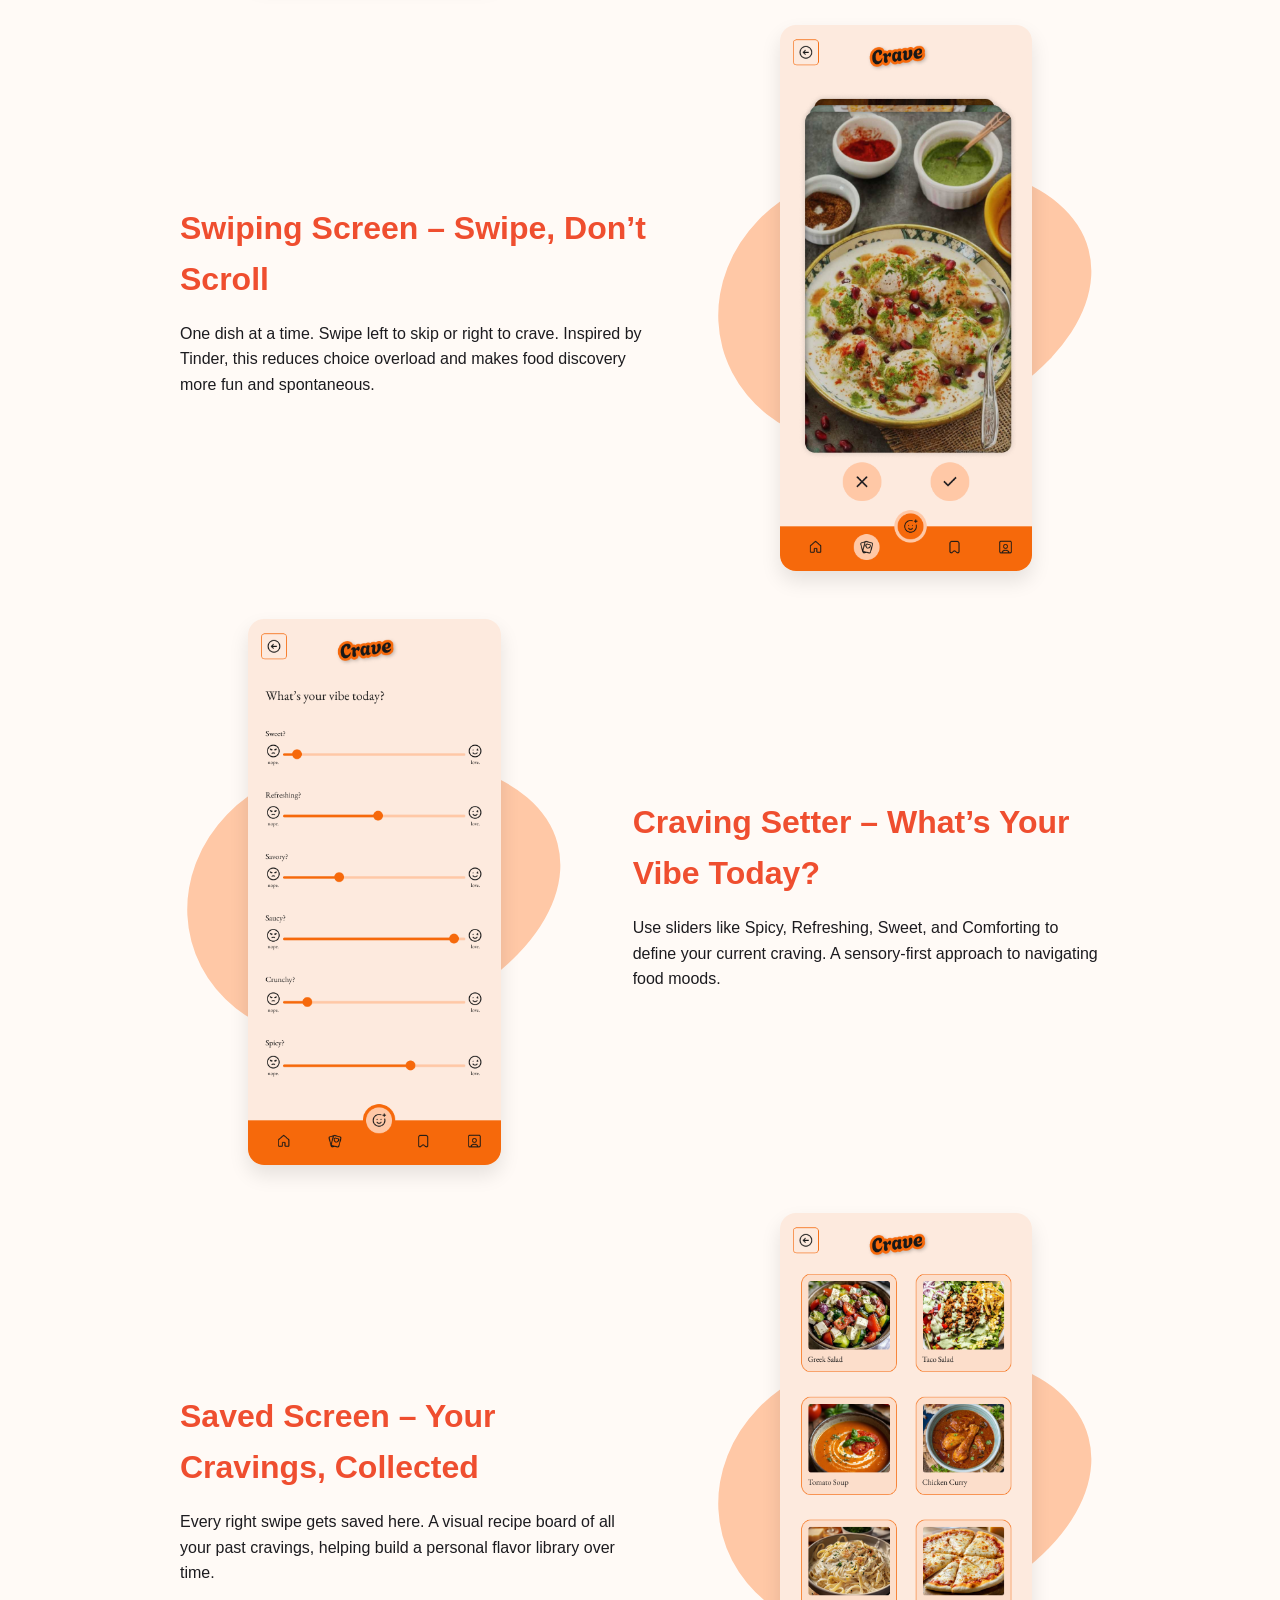
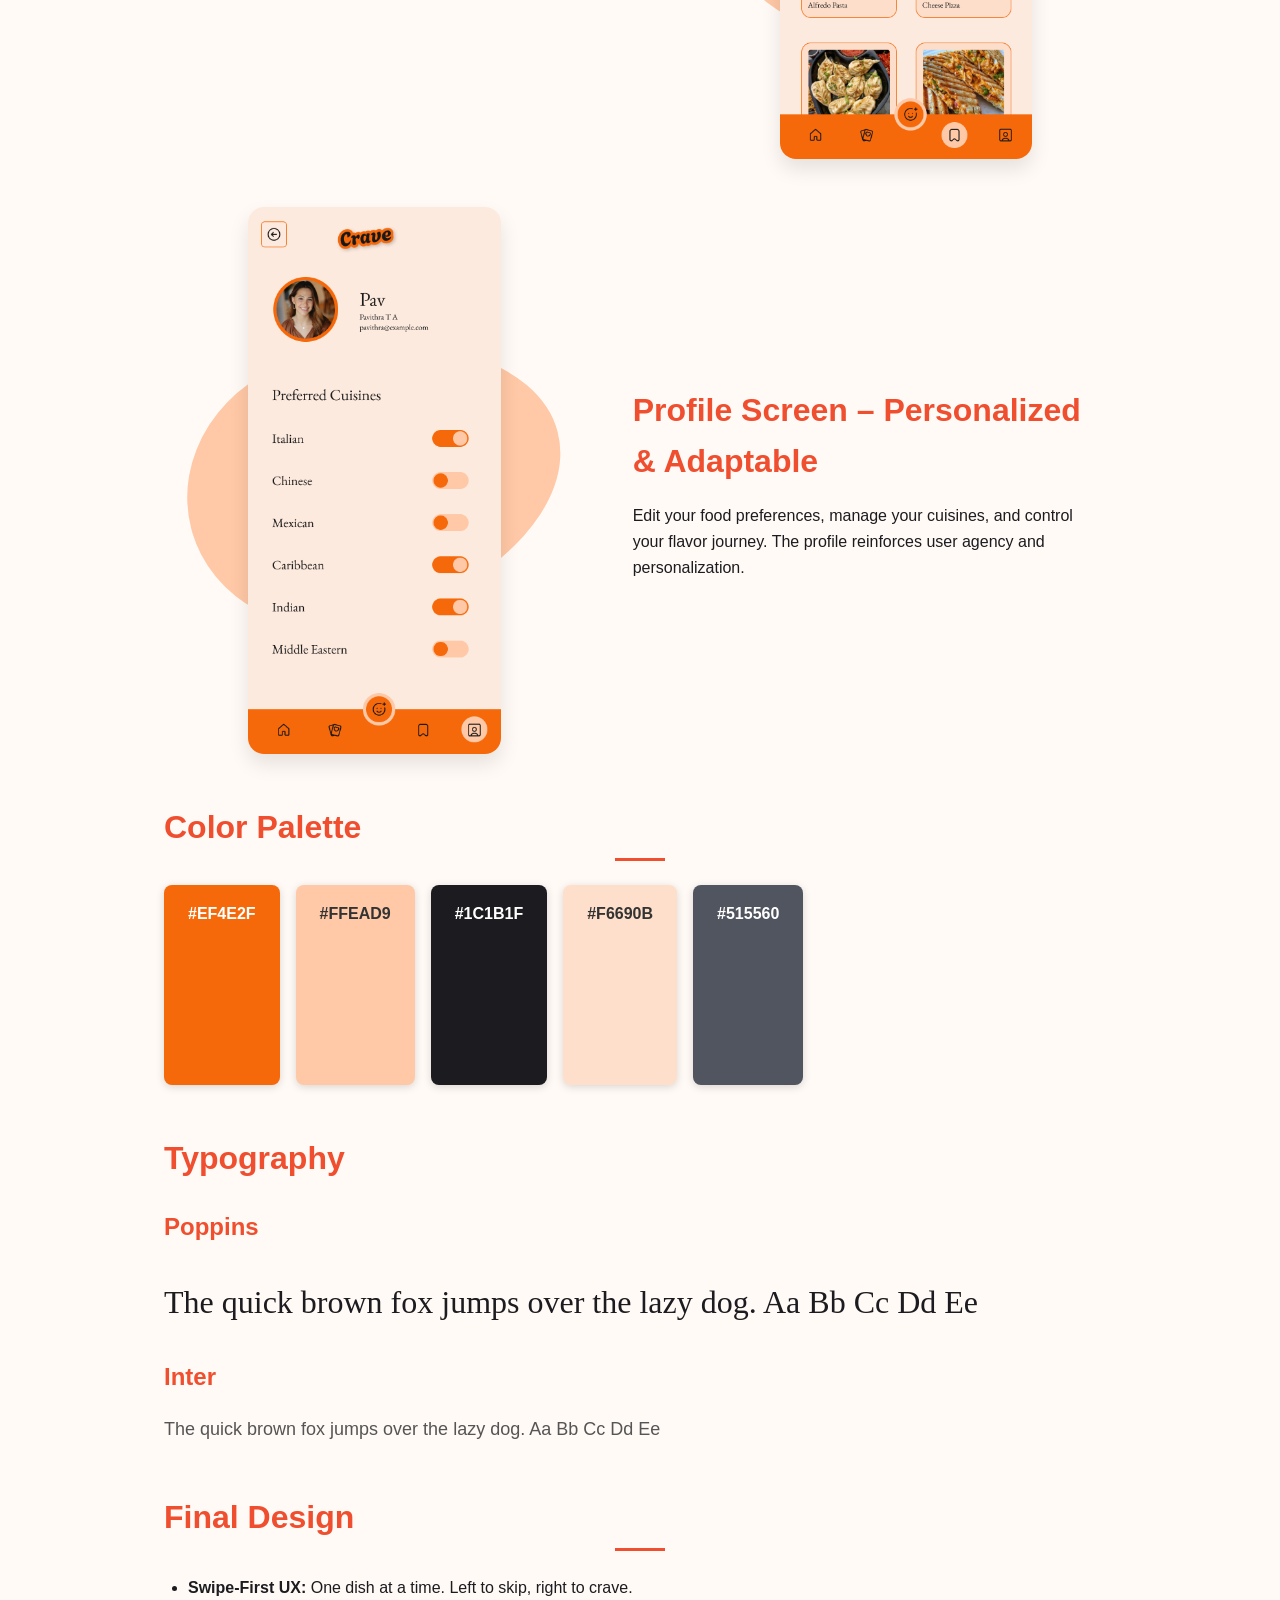
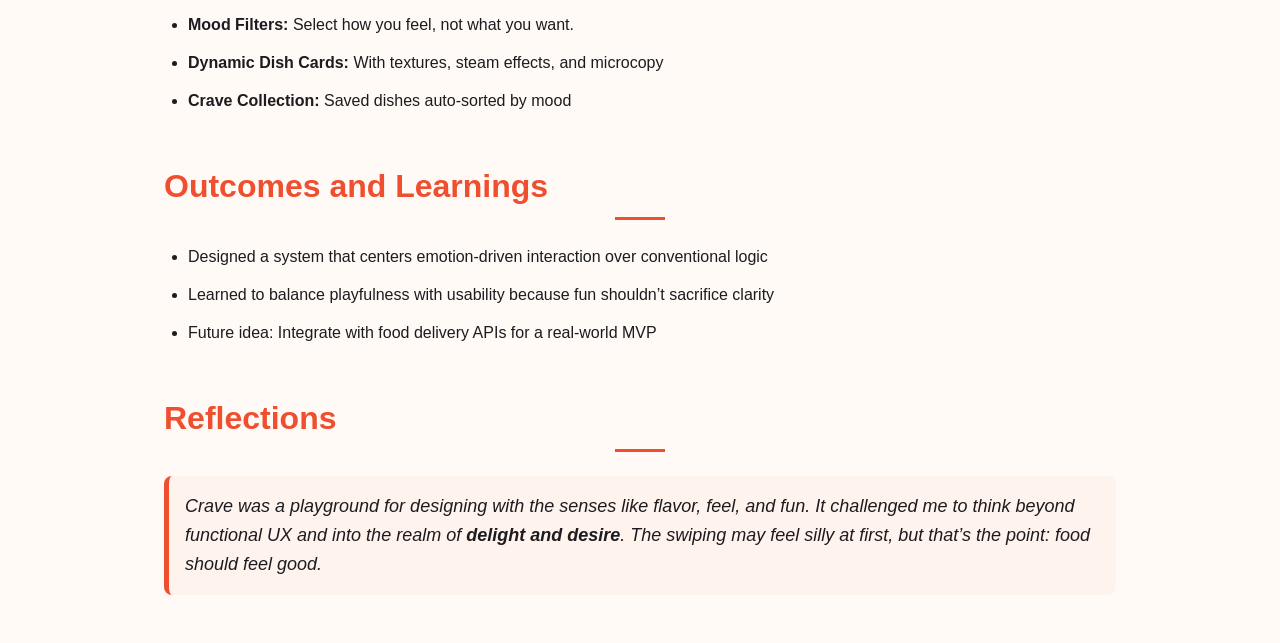
==== commit afa5867e: "--Updates" ====
--- a/crave-app/index.html
+++ b/crave-app/index.html
@@ -5,6 +5,7 @@
         <meta charset="UTF-8" />
         <meta name="viewport" content="width=device-width, initial-scale=1.0" />
         <title>Crave | Case Study</title>
+        <link rel="icon" href="source/logo.png">
         <link rel="stylesheet" href="style.css">
     </head>
 
@@ -233,11 +234,11 @@
                 <h2>Typography</h2>
                 <div class="font-sample">
                     <h3>Poppins</h3>
-                    <p class="poppins">The quick brown fox jumps over the lazy dog.</p>
+                    <p class="poppins">The quick brown fox jumps over the lazy dog. Aa Bb Cc Dd Ee</p>
                 </div>
                 <div class="font-sample">
                     <h3>Inter</h3>
-                    <p class="inter">The quick brown fox jumps over the lazy dog.</p>
+                    <p class="inter">The quick brown fox jumps over the lazy dog. Aa Bb Cc Dd Ee</p>
                 </div>
             </section>
 
@@ -271,4 +272,4 @@
             <p>Crave was a playground for designing with the senses like flavor, feel, and fun. It challenged me to think beyond functional UX and into the realm of <b>delight and desire</b>. The swiping may feel silly at first, but that’s the point: food should feel <em>good.</em></p>
         </section>
     </body>
-</html>
+</html>
--- a/crave-app/style.css
+++ b/crave-app/style.css
@@ -177,7 +177,6 @@
   flex-direction: column;
   position: relative;
   margin-left: 70px;
-  padding-left: 22px;
   margin-bottom: 25px;
   transition: all 600ms ease-in-out;
 }
@@ -225,7 +224,6 @@
 .ux-heading {
   font-size: 20px;
   font-weight: 600;
-  margin-left: 10px;
   color: #333;
   display: inline-block;
   position: relative;
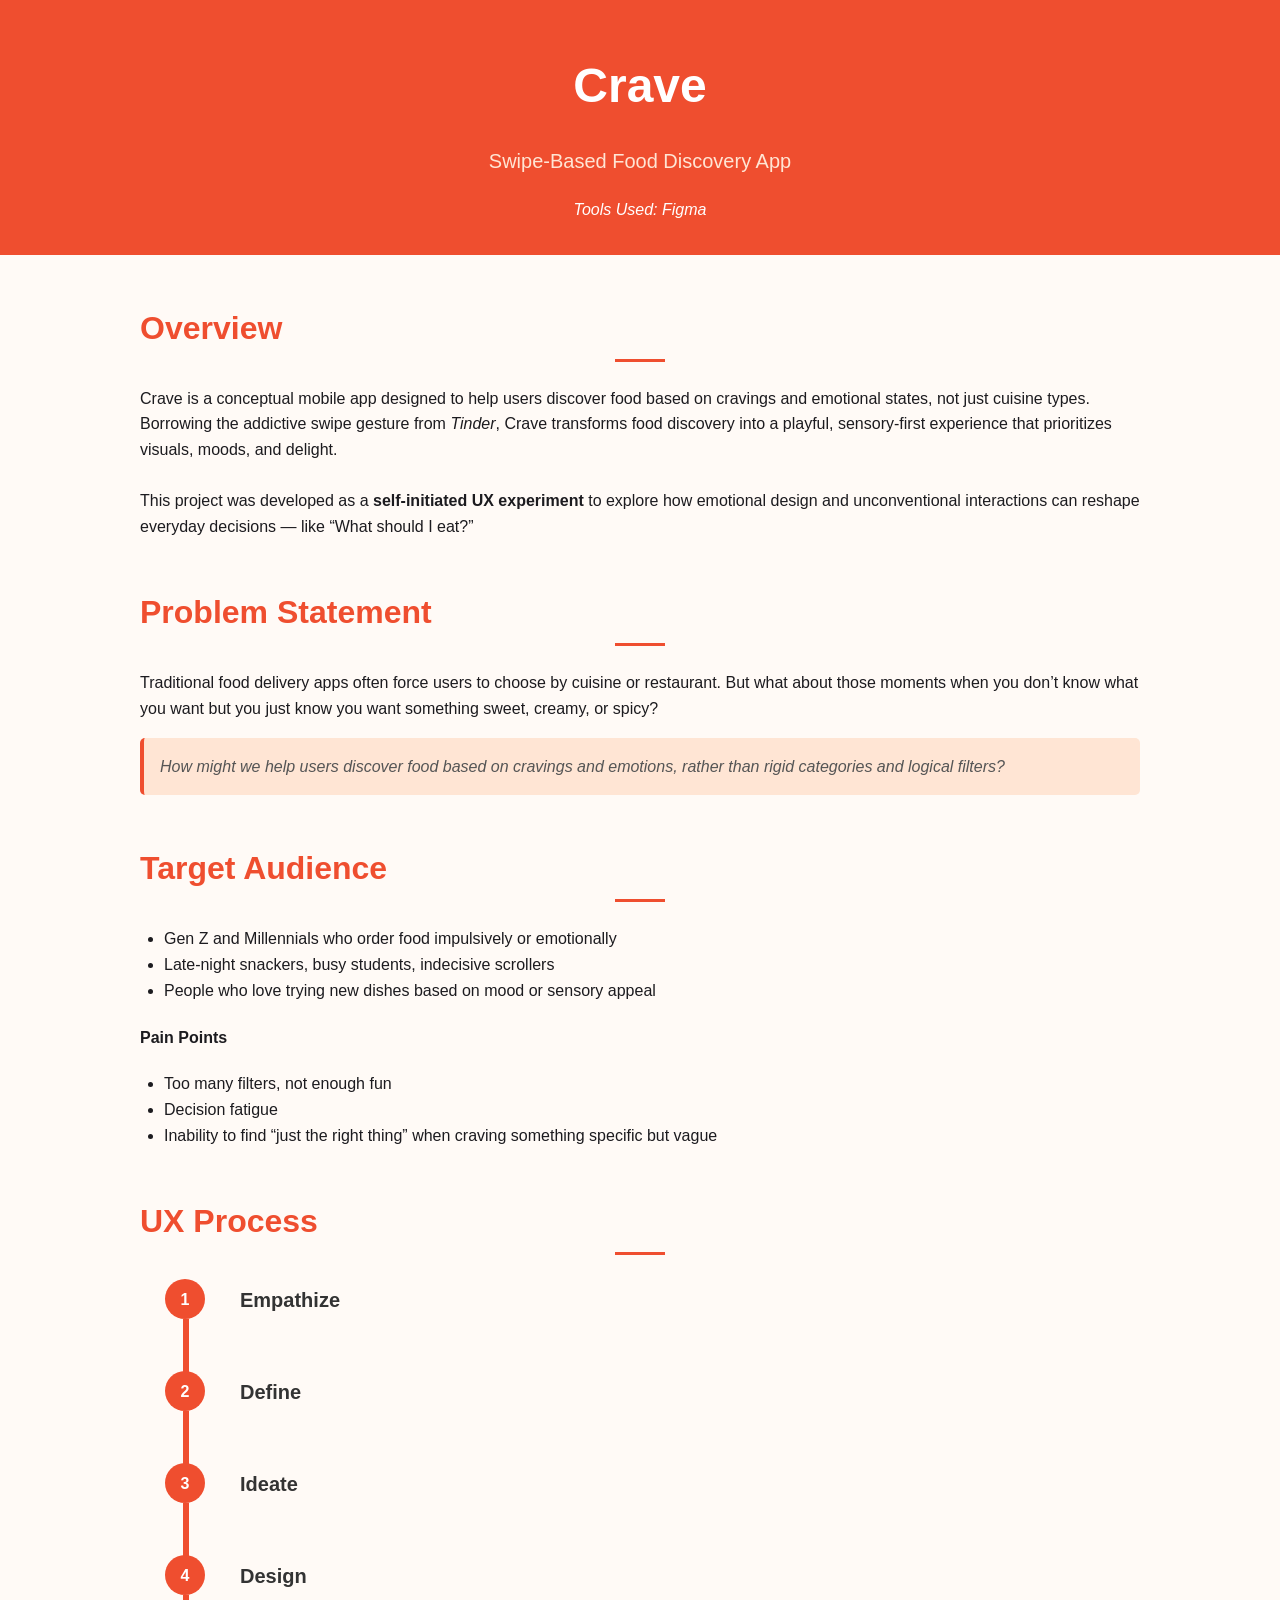
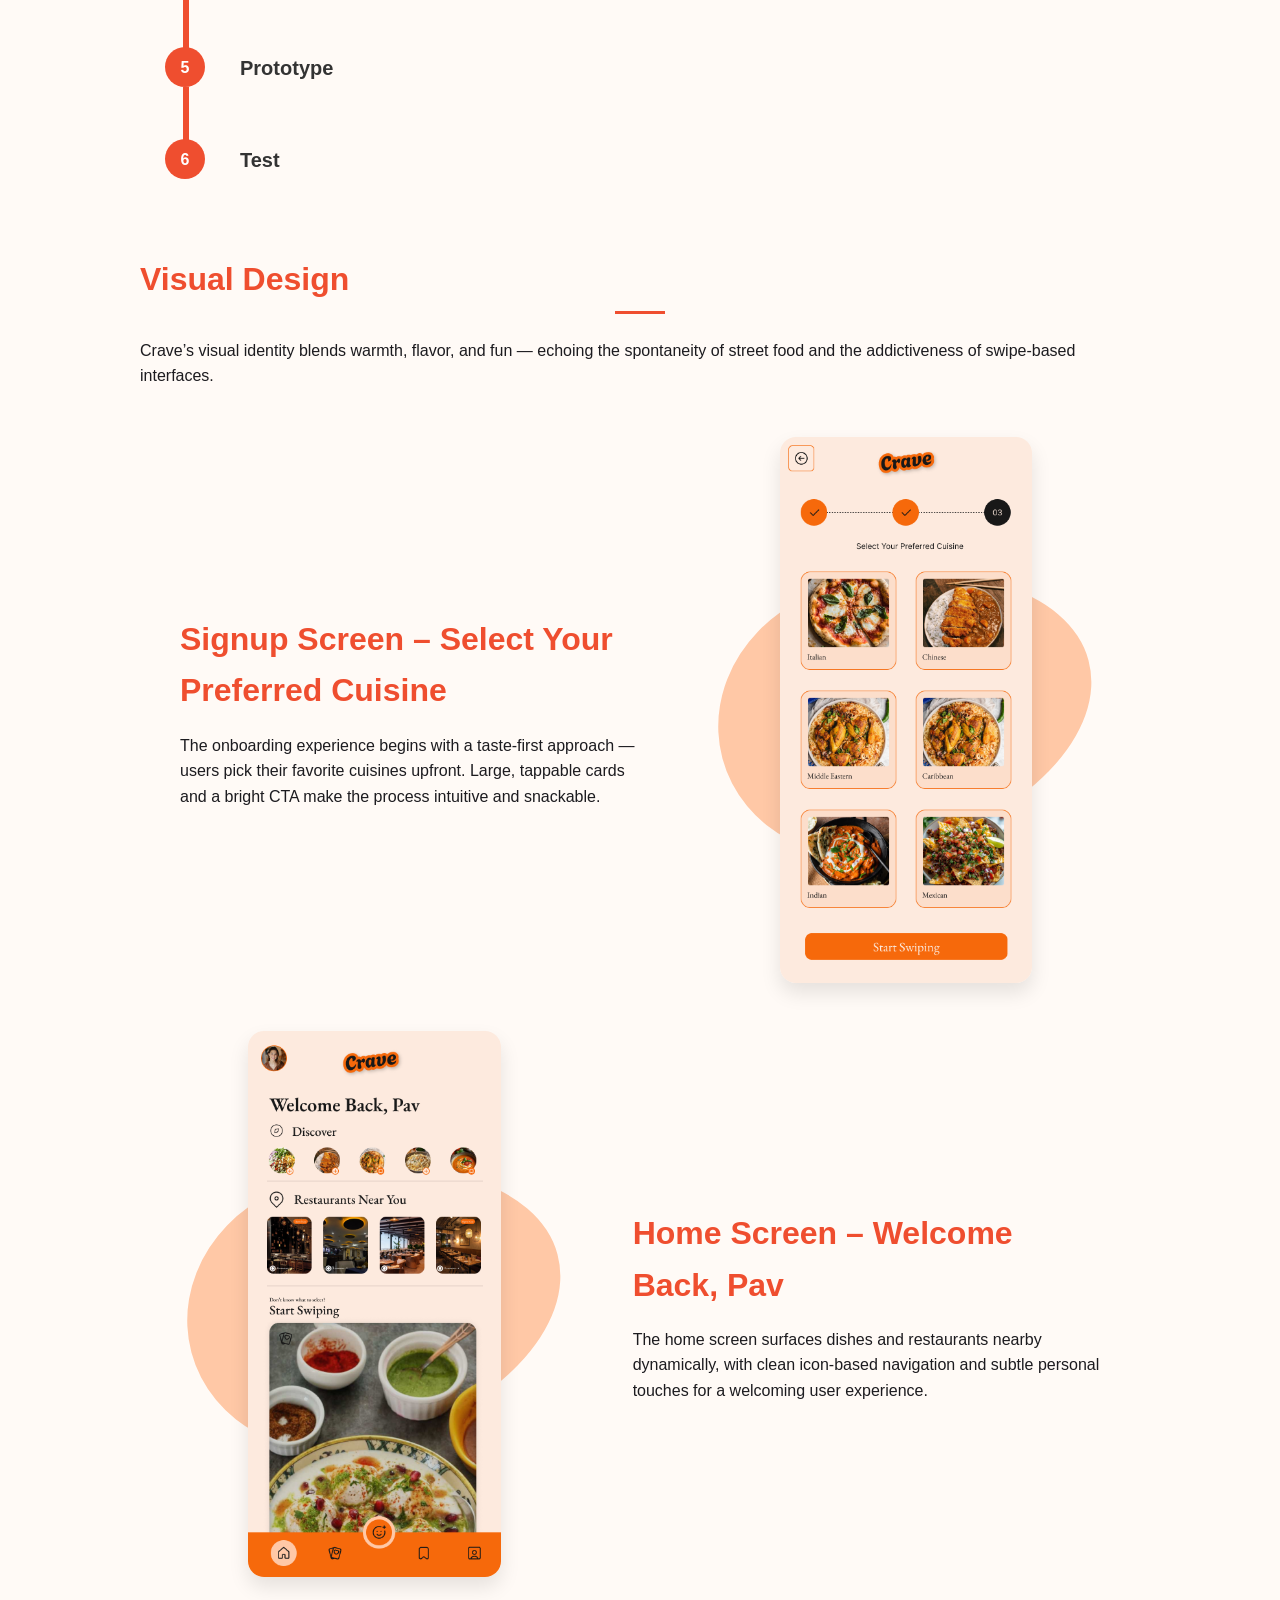
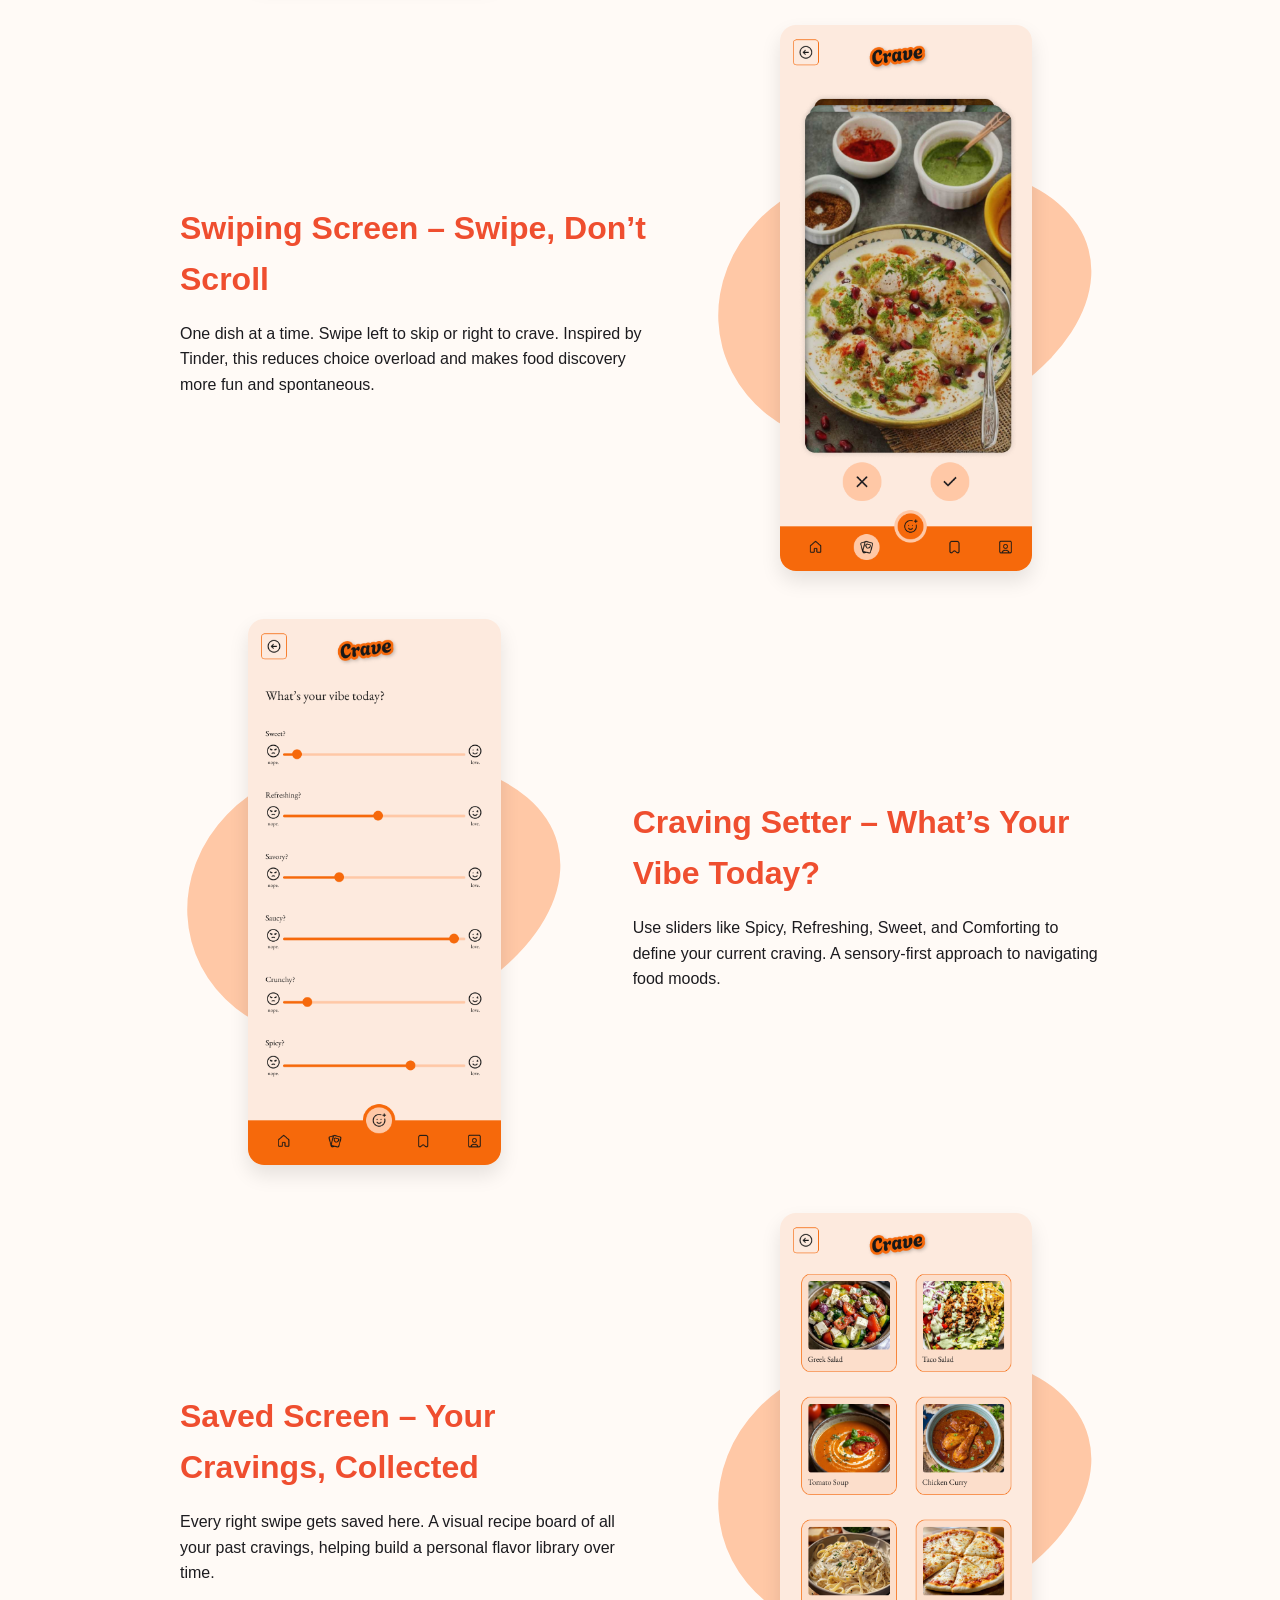
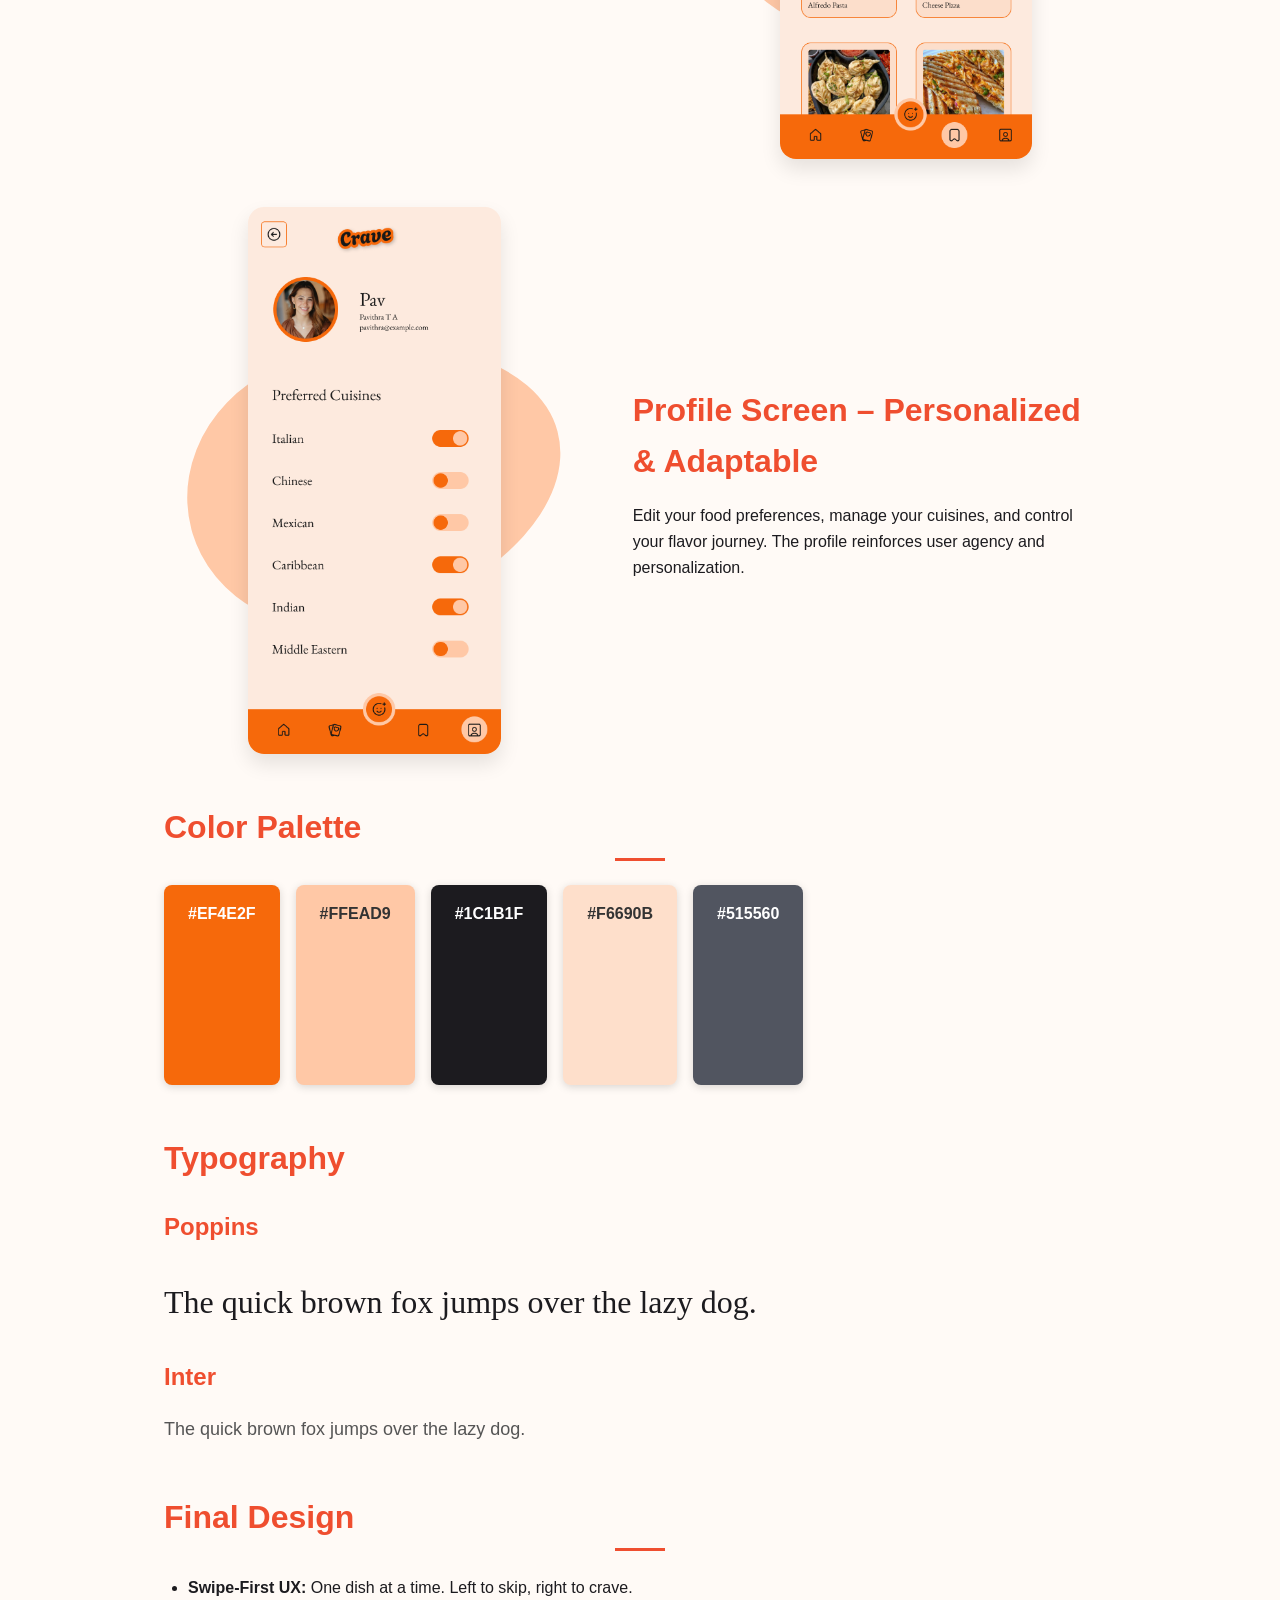
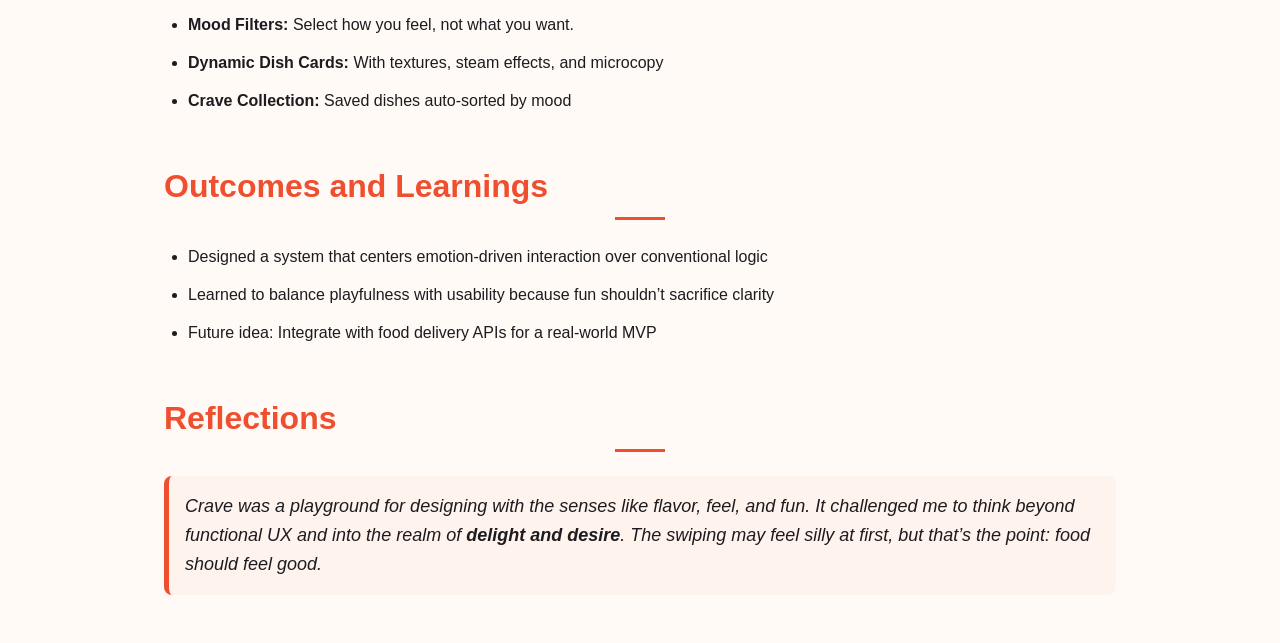
==== commit 23d3b3ff: "Merge branch 'main' of https://github.com/pavithra-ayeram/ux-case-studies" ====
--- a/crave-app/index.html
+++ b/crave-app/index.html
@@ -234,11 +234,11 @@
                 <h2>Typography</h2>
                 <div class="font-sample">
                     <h3>Poppins</h3>
-                    <p class="poppins">The quick brown fox jumps over the lazy dog. Aa Bb Cc Dd Ee</p>
+                    <p class="poppins">The quick brown fox jumps over the lazy dog.</p>
                 </div>
                 <div class="font-sample">
                     <h3>Inter</h3>
-                    <p class="inter">The quick brown fox jumps over the lazy dog. Aa Bb Cc Dd Ee</p>
+                    <p class="inter">The quick brown fox jumps over the lazy dog.</p>
                 </div>
             </section>
 
@@ -272,4 +272,4 @@
             <p>Crave was a playground for designing with the senses like flavor, feel, and fun. It challenged me to think beyond functional UX and into the realm of <b>delight and desire</b>. The swiping may feel silly at first, but that’s the point: food should feel <em>good.</em></p>
         </section>
     </body>
-</html>+</html>
